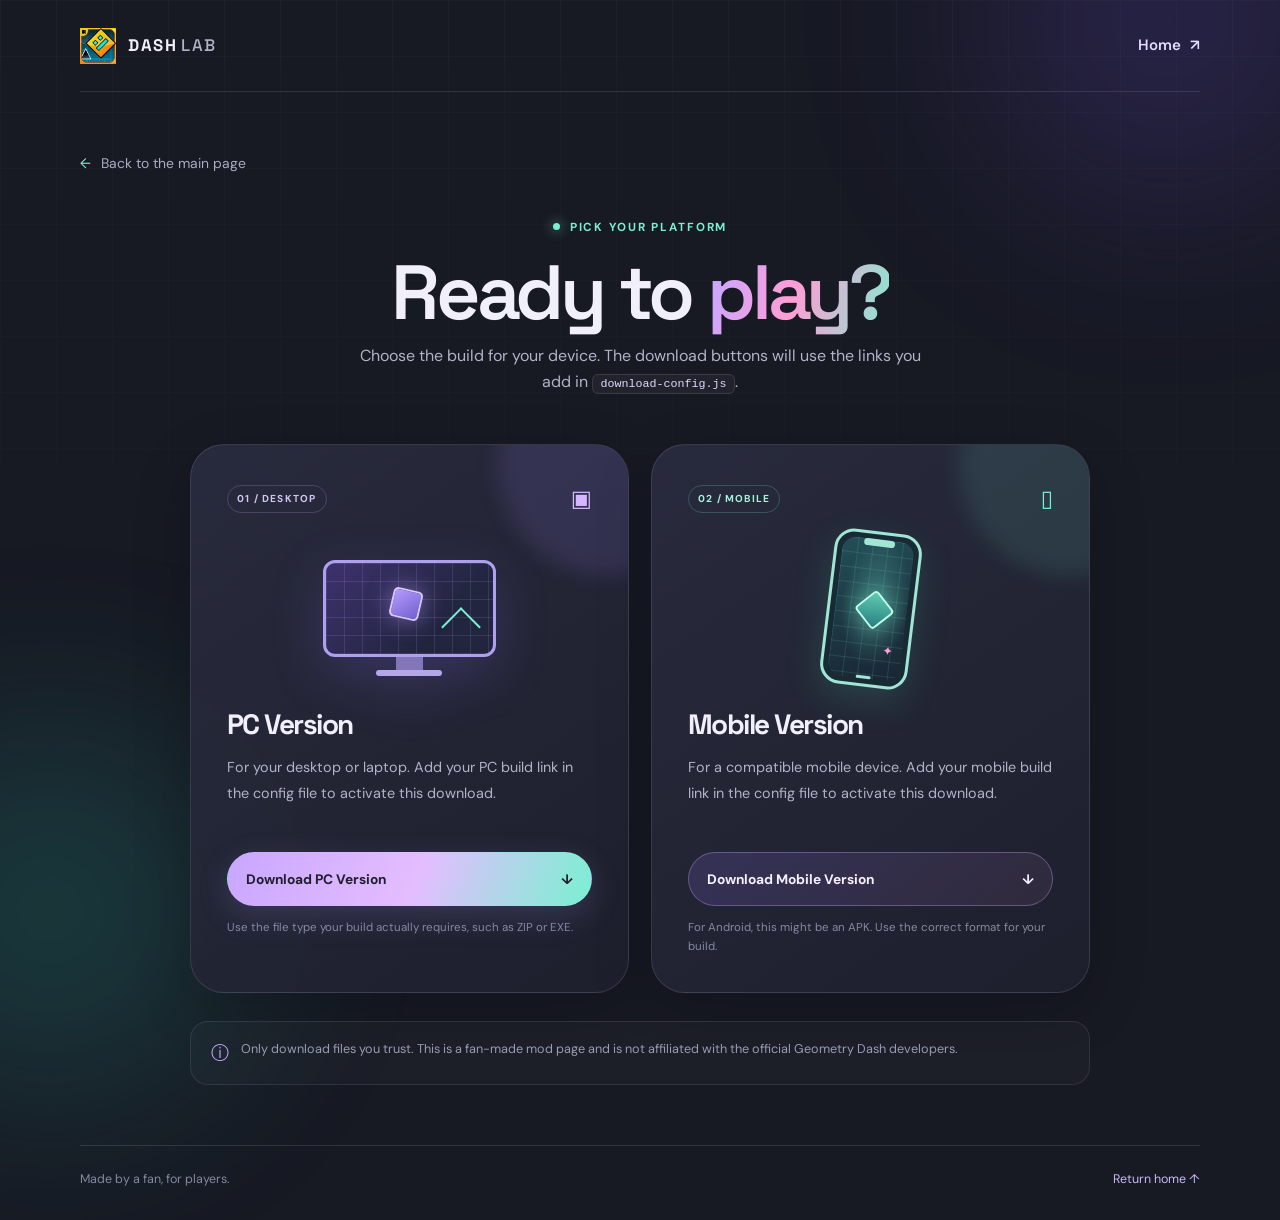
==== downloads/index.html @ cd0088f9 "Update index.html" ====
<!doctype html>
<html lang="en">
<head>
  <meta charset="utf-8">
  <meta name="viewport" content="width=device-width, initial-scale=1">
  <meta name="theme-color" content="#171923">
  <meta name="description" content="Choose the PC or mobile download for this community-made Geometry Dash mod.">
  <title>Downloads — Dash Lab</title>
  <link rel="preconnect" href="https://fonts.googleapis.com">
  <link rel="preconnect" href="https://fonts.gstatic.com" crossorigin>
  <link href="https://fonts.googleapis.com/css2?family=DM+Sans:wght@400;500;600;700&family=Space+Grotesk:wght@400;500;600;700&display=swap" rel="stylesheet">
  <link rel="stylesheet" href="../styles.css">
  <script src="../download-config.js" defer></script>
  <script src="../script.js" defer></script>
</head>
<body>
  <a class="skip-link" href="#main">Skip to content</a>
  <div class="ambient ambient-one" aria-hidden="true"></div>
  <div class="ambient ambient-two" aria-hidden="true"></div>
  <header class="topbar shell">
    <a class="brand" href="../" aria-label="Dash Lab home">
      <img src="/images/logo.png" alt="Dash Lab" class="brand-icon">
      <span>DASH<span class="brand-muted">LAB</span></span>
    </a>
    <a class="top-link" href="../">Home <span aria-hidden="true">↗</span></a>
  </header>

  <main id="main" class="shell download-main">
    <a class="back-link reveal" href="../"><span aria-hidden="true">←</span> Back to the main page</a>
    <section class="download-heading reveal">
      <div class="eyebrow"><span class="pulse-dot"></span> PICK YOUR PLATFORM</div>
      <h1>Ready to <span class="gradient-text">play?</span></h1>
      <p>Choose the build for your device. The download buttons will use the links you add in <code>download-config.js</code>.</p>
    </section>

    <section class="download-grid" aria-label="Available downloads">
      <article class="download-card pc-card reveal">
        <div class="card-topline"><span class="platform-chip">01 / DESKTOP</span><span class="card-glyph" aria-hidden="true">▣</span></div>
        <div class="device-art pc-art" aria-hidden="true"><div class="monitor"><div class="monitor-screen"><span class="screen-cube"></span><span class="screen-slope"></span></div><div class="monitor-neck"></div><div class="monitor-foot"></div></div></div>
        <h2>PC Version</h2>
        <p>For your desktop or laptop. Add your PC build link in the config file to activate this download.</p>
        <a class="button button-primary download-button" href="#" data-download="pc">Download PC Version <span aria-hidden="true">↓</span></a>
        <p class="file-hint">Use the file type your build actually requires, such as ZIP or EXE.</p>
      </article>

      <article class="download-card mobile-card reveal">
        <div class="card-topline"><span class="platform-chip">02 / MOBILE</span><span class="card-glyph" aria-hidden="true">▯</span></div>
        <div class="device-art mobile-art" aria-hidden="true"><div class="phone"><div class="phone-notch"></div><div class="phone-screen"><span class="phone-cube"></span><span class="phone-star">✦</span></div><div class="phone-home"></div></div></div>
        <h2>Mobile Version</h2>
        <p>For a compatible mobile device. Add your mobile build link in the config file to activate this download.</p>
        <a class="button button-secondary download-button" href="#" data-download="mobile">Download Mobile Version <span aria-hidden="true">↓</span></a>
        <p class="file-hint">For Android, this might be an APK. Use the correct format for your build.</p>
      </article>
    </section>

    <div class="download-disclaimer reveal"><span aria-hidden="true">ⓘ</span><p>Only download files you trust. This is a fan-made mod page and is not affiliated with the official Geometry Dash developers.</p></div>
    <div class="toast" id="toast" role="status" aria-live="polite"></div>
  </main>

  <footer class="site-footer shell">
    <span>Made by a fan, for players.</span>
    <span><a href="../">Return home ↑</a></span>
  </footer>
</body>
</html>
---- styles.css ----
:root {
  color-scheme: dark;
  --bg: #171923;
  --surface: rgba(36, 39, 54, 0.76);
  --surface-strong: #252839;
  --text: #f1f0fa;
  --muted: #b1b3c8;
  --line: rgba(219, 217, 255, 0.13);
  --lilac: #c9a7ff;
  --violet: #9276ff;
  --mint: #7af0d1;
  --pink: #ff9dd5;
  --radius-xl: 34px;
  --shadow: 0 24px 80px rgba(0, 0, 0, 0.25);
}

* { box-sizing: border-box; }
html { scroll-behavior: smooth; scroll-padding-top: 2rem; }
body {
  min-width: 320px;
  margin: 0;
  overflow-x: hidden;
  background: var(--bg);
  color: var(--text);
  font-family: "DM Sans", system-ui, -apple-system, BlinkMacSystemFont, "Segoe UI", sans-serif;
  line-height: 1.6;
  -webkit-font-smoothing: antialiased;
}
body::before {
  position: fixed;
  z-index: -2;
  inset: 0;
  background-image: linear-gradient(rgba(255,255,255,.022) 1px, transparent 1px), linear-gradient(90deg, rgba(255,255,255,.022) 1px, transparent 1px);
  background-size: 56px 56px;
  mask-image: linear-gradient(to bottom, black, transparent 88%);
  content: "";
  pointer-events: none;
}
a { color: inherit; text-decoration: none; }
button, a { -webkit-tap-highlight-color: transparent; }
button:focus-visible, a:focus-visible { outline: 3px solid var(--mint); outline-offset: 4px; }
.shell { width: min(1120px, calc(100% - 48px)); margin-inline: auto; }
.skip-link { position: fixed; z-index: 30; top: 1rem; left: 1rem; padding: .7rem 1rem; transform: translateY(-160%); border-radius: 12px; background: var(--mint); color: #17221f; font-weight: 700; }
.skip-link:focus { transform: translateY(0); }
.ambient { position: fixed; z-index: -1; width: 360px; height: 360px; border-radius: 50%; filter: blur(110px); opacity: .19; pointer-events: none; animation: ambient-drift 14s ease-in-out infinite alternate; }
.ambient-one { top: -160px; right: -70px; background: #8158ff; }
.ambient-two { bottom: -190px; left: -130px; background: #2bdfbf; animation-delay: -6s; }
.topbar { display: flex; align-items: center; justify-content: space-between; min-height: 92px; border-bottom: 1px solid var(--line); }
.brand { display: inline-flex; align-items: center; gap: 12px; font-family: "Space Grotesk", sans-serif; font-weight: 700; font-size: 1.05rem; letter-spacing: .09em; }
.brand-muted { margin-left: 4px; color: var(--muted); font-weight: 500; }
.brand-mark { display: grid; width: 31px; height: 31px; place-items: center; transform: rotate(7deg); border: 1px solid rgba(201,167,255,.85); border-radius: 9px; background: linear-gradient(145deg, rgba(201,167,255,.25), rgba(122,240,209,.09)); box-shadow: 0 0 30px rgba(146,118,255,.17); }
.brand-mark span { width: 12px; height: 12px; transform: rotate(45deg); border: 2px solid var(--mint); border-radius: 2px; }
.top-link { display: inline-flex; align-items: center; gap: 9px; color: #e4ddff; font-size: .94rem; font-weight: 600; transition: color .2s ease, transform .2s ease; }
.top-link:hover, .inline-arrow:hover { color: var(--mint); transform: translateX(3px); }
.hero-layout { display: grid; grid-template-columns: 1.02fr .98fr; column-gap: clamp(24px, 5vw, 72px); align-items: center; padding-top: clamp(54px, 9vw, 112px); }
.hero-copy { position: relative; z-index: 1; padding-bottom: 26px; }
.eyebrow, .section-kicker { display: flex; align-items: center; gap: 10px; color: var(--mint); font-size: .73rem; font-weight: 700; letter-spacing: .16em; }
.pulse-dot { width: 7px; height: 7px; border-radius: 50%; background: var(--mint); box-shadow: 0 0 13px rgba(122,240,209,.85); }
h1, h2, p { margin-top: 0; }
h1, h2 { font-family: "Space Grotesk", sans-serif; letter-spacing: -.055em; }
.hero-copy h1, .download-heading h1 { margin: 24px 0 20px; font-size: clamp(3.4rem, 6.5vw, 5.9rem); line-height: .99; font-weight: 600; }
.gradient-text { color: transparent; background: linear-gradient(105deg, var(--lilac) 7%, var(--pink) 48%, var(--mint) 105%); background-clip: text; -webkit-background-clip: text; }
.hero-description { max-width: 510px; color: var(--muted); font-size: clamp(1rem, 1.5vw, 1.12rem); line-height: 1.85; }
.hero-actions { display: flex; flex-wrap: wrap; align-items: center; gap: 25px; margin-top: 32px; }
.button { position: relative; display: inline-flex; min-height: 54px; align-items: center; justify-content: center; gap: 17px; padding: 0 23px; overflow: hidden; border: 1px solid transparent; border-radius: 999px; font-size: .93rem; font-weight: 700; transition: transform .22s ease, box-shadow .22s ease, border-color .22s ease, background .22s ease; }
.button::after { position: absolute; inset: 0; transform: translateX(-130%) skewX(-22deg); background: linear-gradient(90deg, transparent, rgba(255,255,255,.22), transparent); content: ""; transition: transform .6s ease; }
.button:hover { transform: translateY(-3px); }
.button:hover::after { transform: translateX(130%) skewX(-22deg); }
.button-primary { color: #20202c; background: linear-gradient(110deg, var(--lilac), #e4bdff 52%, var(--mint)); box-shadow: 0 10px 32px rgba(170,147,255,.18); }
.button-primary:hover { box-shadow: 0 15px 40px rgba(170,147,255,.28); }
.button-secondary { color: #f6efff; border-color: rgba(201,167,255,.35); background: linear-gradient(135deg, rgba(149,116,255,.17), rgba(255,157,213,.08)); }
.button-secondary:hover { border-color: rgba(201,167,255,.7); }
.text-link { color: #ded9ee; font-size: .94rem; font-weight: 600; transition: color .2s ease; }
.text-link span { margin-left: 7px; color: var(--mint); }
.text-link:hover { color: var(--mint); }
.hero-note { display: flex; align-items: center; gap: 10px; margin-top: 31px; color: #888ba5; font-size: .82rem; }
.note-icon { color: var(--pink); font-size: 1.1rem; }
.visual-stage { --tilt-x: 0deg; --tilt-y: 0deg; position: relative; min-height: 460px; overflow: hidden; isolation: isolate; border: 1px solid rgba(210,201,255,.17); border-radius: 40px; background: radial-gradient(ellipse at 53% 45%, rgba(119,94,198,.28), transparent 43%), linear-gradient(145deg, rgba(42,45,66,.65), rgba(26,28,41,.6)); box-shadow: var(--shadow); perspective: 850px; }
.visual-stage::after { position: absolute; z-index: -1; inset: 0; background: linear-gradient(135deg, rgba(255,255,255,.045), transparent 45%, rgba(122,240,209,.025)); content: ""; }
.stage-grid { position: absolute; inset: 0; opacity: .28; background-image: linear-gradient(rgba(201,167,255,.12) 1px, transparent 1px), linear-gradient(90deg, rgba(201,167,255,.12) 1px, transparent 1px); background-size: 32px 32px; mask-image: radial-gradient(ellipse, black 12%, transparent 73%); }
.stage-orbit { position: absolute; top: 48%; left: 50%; width: 330px; height: 330px; border: 1px solid rgba(201,167,255,.2); border-radius: 50%; transform: translate(-50%,-50%) rotate(-22deg) scaleY(.55); }
.orbit-b { width: 420px; height: 420px; transform: translate(-50%,-50%) rotate(52deg) scaleY(.48); border-color: rgba(122,240,209,.17); }
.float-shape { position: absolute; z-index: 2; }
.shape-diamond { top: 18%; right: 20%; width: 27px; height: 27px; transform: rotate(45deg); border: 2px solid var(--mint); border-radius: 5px; box-shadow: 0 0 25px rgba(122,240,209,.3); animation: bob 5s ease-in-out infinite; }
.shape-ring { bottom: 20%; left: 18%; width: 42px; height: 42px; border: 2px solid var(--pink); border-radius: 50%; box-shadow: 0 0 26px rgba(255,157,213,.2); animation: bob 6s ease-in-out infinite reverse; }
.shape-cross { top: 27%; left: 18%; color: var(--lilac); font-size: 2rem; font-weight: 400; animation: spin-slow 15s linear infinite; }
.platform { position: absolute; bottom: 19%; left: 50%; height: 10px; transform: translateX(-50%) skewX(-25deg); border-radius: 5px; }
.platform-back { bottom: 25%; width: 220px; opacity: .35; background: var(--lilac); filter: blur(16px); }
.platform-front { width: 200px; background: linear-gradient(90deg, transparent, var(--lilac), var(--mint), transparent); box-shadow: 0 0 24px rgba(122,240,209,.5); }
.stage-caption { position: absolute; right: 25px; bottom: 24px; left: 25px; display: flex; align-items: center; gap: 11px; color: #a8abc3; font-size: .66rem; font-weight: 700; letter-spacing: .14em; }
.caption-bars { display: inline-flex; align-items: end; height: 15px; gap: 3px; }.caption-bars i { display: block; width: 3px; height: 8px; border-radius: 5px; background: var(--mint); animation: equalize .9s ease-in-out infinite alternate; }.caption-bars i:nth-child(2) { height: 14px; animation-delay: -.4s; }.caption-bars i:nth-child(3) { height: 10px; animation-delay: -.7s; }
.caption-status { margin-left: auto; color: var(--mint); font-size: .6rem; letter-spacing: .08em; }
.about-section { grid-column: 1 / -1; max-width: 760px; margin: clamp(74px, 11vw, 140px) auto 0; text-align: center; }
.section-kicker { justify-content: center; }
.about-section h2 { margin: 15px 0 14px; font-size: clamp(2.2rem, 4.8vw, 3.5rem); line-height: 1.15; }
.about-section p { max-width: 690px; margin: 0 auto; color: var(--muted); line-height: 1.9; }
.inline-arrow { display: inline-flex; gap: 12px; margin-top: 23px; color: #e5dfff; font-weight: 700; transition: color .2s ease, transform .2s ease; }
.inline-arrow span { color: var(--mint); }
.site-footer { display: flex; justify-content: space-between; gap: 24px; margin-top: 90px; padding: 24px 0 30px; border-top: 1px solid var(--line); color: #8588a1; font-size: .78rem; }
.site-footer a { color: #c8b8f7; }
/* Downloads page */
.download-main { padding-top: clamp(35px, 5vw, 58px); }
.back-link { display: inline-flex; align-items: center; gap: 10px; color: #a9acc2; font-size: .87rem; transition: color .2s ease; }
.back-link span { color: var(--mint); }.back-link:hover { color: var(--text); }
.download-heading { max-width: 700px; margin: 42px auto 50px; text-align: center; }
.download-heading .eyebrow { justify-content: center; }
.download-heading h1 { margin: 18px 0 13px; font-size: clamp(3.1rem, 6vw, 5.2rem); }
.download-heading p { margin: 0 auto; max-width: 580px; color: var(--muted); }
.download-heading code { padding: 2px 7px; border: 1px solid var(--line); border-radius: 6px; background: rgba(255,255,255,.045); color: #e4d7ff; font-size: .9em; }
.download-grid { display: grid; grid-template-columns: repeat(2, minmax(0, 1fr)); gap: 22px; max-width: 900px; margin: 0 auto; }
.download-card { position: relative; display: flex; min-width: 0; flex-direction: column; padding: clamp(23px, 4vw, 36px); overflow: hidden; border: 1px solid var(--line); border-radius: var(--radius-xl); background: linear-gradient(145deg, rgba(42,45,64,.9), rgba(30,32,46,.91)); box-shadow: 0 18px 60px rgba(0,0,0,.16); transition: transform .3s ease, border-color .3s ease, box-shadow .3s ease; }
.download-card::before { position: absolute; top: -90px; right: -90px; width: 220px; height: 220px; border-radius: 50%; background: rgba(160,130,255,.13); filter: blur(10px); content: ""; pointer-events: none; }
.mobile-card::before { background: rgba(122,240,209,.1); }
.download-card:hover { transform: translateY(-6px); border-color: rgba(201,167,255,.34); box-shadow: 0 25px 80px rgba(0,0,0,.23); }
.card-topline { position: relative; z-index: 1; display: flex; align-items: center; justify-content: space-between; }
.platform-chip { padding: 5px 9px; border: 1px solid rgba(201,167,255,.22); border-radius: 99px; color: #d2c6f5; font-size: .63rem; font-weight: 700; letter-spacing: .12em; }
.mobile-card .platform-chip { border-color: rgba(122,240,209,.22); color: #a8f2dc; }
.card-glyph { color: #d3b8ff; font-size: 1.4rem; }.mobile-card .card-glyph { color: var(--mint); }
.device-art { position: relative; display: grid; min-height: 184px; place-items: center; }
.monitor { position: relative; width: 173px; height: 111px; margin-top: 12px; filter: drop-shadow(0 16px 25px rgba(136,103,255,.2)); }
.monitor-screen { position: absolute; inset: 0 0 14px; overflow: hidden; border: 3px solid #aea0ee; border-radius: 12px; background: linear-gradient(135deg, #3e326e, #21253e 70%); }
.monitor-screen::before { position: absolute; inset: 0; background-image: linear-gradient(rgba(201,167,255,.14) 1px, transparent 1px), linear-gradient(90deg, rgba(201,167,255,.14) 1px, transparent 1px); background-size: 18px 18px; content: ""; }
.screen-cube { position: absolute; z-index: 1; top: 26px; left: 65px; width: 30px; height: 30px; transform: rotate(13deg); border: 2px solid #d8c6ff; border-radius: 5px; background: linear-gradient(135deg, #b69aff, #7161ce); box-shadow: 0 0 22px rgba(182,154,255,.55); animation: cube-hover 4s ease-in-out infinite; }
.screen-slope { position: absolute; right: 18px; bottom: 13px; width: 28px; height: 28px; transform: rotate(45deg); border-top: 2px solid var(--mint); border-left: 2px solid var(--mint); }
.monitor-neck { position: absolute; bottom: 0; left: 73px; width: 27px; height: 14px; background: #8276b9; }
.monitor-foot { position: absolute; bottom: -5px; left: 53px; width: 66px; height: 6px; border-radius: 5px; background: #b5a6ea; }
.phone { position: relative; width: 88px; height: 156px; transform: rotate(7deg); border: 3px solid #a1e6d4; border-radius: 20px; background: #182b35; box-shadow: 0 13px 34px rgba(67,205,174,.17); animation: phone-float 5s ease-in-out infinite; }
.phone-screen { position: absolute; inset: 5px; overflow: hidden; border-radius: 14px; background: radial-gradient(ellipse at 55% 45%, rgba(122,240,209,.3), transparent 60%), linear-gradient(160deg, #234f58, #192533); }
.phone-screen::before { position: absolute; inset: 0; background-image: linear-gradient(rgba(122,240,209,.13) 1px, transparent 1px), linear-gradient(90deg, rgba(122,240,209,.13) 1px, transparent 1px); background-size: 15px 15px; content: ""; }
.phone-notch { position: absolute; z-index: 2; top: 5px; left: 26px; width: 31px; height: 7px; border-radius: 99px; background: #a1e6d4; }
.phone-cube { position: absolute; top: 56px; left: 25px; width: 29px; height: 29px; transform: rotate(45deg); border: 2px solid #bcffed; border-radius: 4px; background: linear-gradient(135deg, #61cdb2, #287f80); box-shadow: 0 0 22px rgba(122,240,209,.5); }
.phone-star { position: absolute; right: 9px; bottom: 20px; color: var(--pink); font-size: .8rem; }
.phone-home { position: absolute; bottom: 5px; left: 34px; width: 15px; height: 3px; border-radius: 5px; background: #a1e6d4; }
.download-card h2 { position: relative; margin: 1px 0 8px; font-size: 1.75rem; }
.download-card > p:not(.file-hint) { position: relative; min-height: 74px; margin-bottom: 23px; color: var(--muted); font-size: .9rem; line-height: 1.8; }
.download-card .button { position: relative; width: 100%; justify-content: space-between; padding-inline: 18px; font-size: .86rem; }
.file-hint { margin: 13px 0 0; color: #8589a4; font-size: .72rem; line-height: 1.6; }
.download-disclaimer { display: flex; align-items: flex-start; gap: 12px; max-width: 900px; margin: 28px auto 0; padding: 17px 20px; border: 1px solid rgba(201,167,255,.13); border-radius: 18px; background: rgba(255,255,255,.025); color: #999cb4; font-size: .79rem; }
.download-disclaimer > span { color: var(--lilac); font-size: 1.1rem; }.download-disclaimer p { margin: 0; }
.download-main + .site-footer { margin-top: 60px; }
.toast { position: fixed; z-index: 20; right: 24px; bottom: 24px; max-width: min(410px, calc(100% - 48px)); padding: 14px 18px; transform: translateY(20px); border: 1px solid rgba(201,167,255,.27); border-radius: 16px; background: #29283b; color: #f3edff; box-shadow: 0 18px 50px rgba(0,0,0,.35); opacity: 0; pointer-events: none; transition: opacity .22s ease, transform .22s ease; }
.toast.is-shown { transform: translateY(0); opacity: 1; }
.reveal { transform: translateY(18px); opacity: 0; transition: transform .75s cubic-bezier(.2,.75,.25,1), opacity .75s ease; }
.reveal.is-visible { transform: translateY(0); opacity: 1; }
.download-grid .reveal:nth-child(2) { transition-delay: .12s; }
@keyframes cube-hover { 0%,100% { margin-top: 0; } 50% { margin-top: -11px; } }
@keyframes phone-float { 0%,100% { transform: translateY(0) rotate(7deg); } 50% { transform: translateY(-8px) rotate(4deg); } }
@keyframes bob { 0%,100% { translate: 0 0; } 50% { translate: 0 -13px; } }
@keyframes spin-slow { from { rotate: 0deg; } to { rotate: 360deg; } }
@keyframes equalize { from { transform: scaleY(.55); } to { transform: scaleY(1); } }
@keyframes ambient-drift { from { transform: translate3d(0,0,0) scale(.9); } to { transform: translate3d(30px,30px,0) scale(1.15); } }
@media (max-width: 850px) {
  .hero-layout { grid-template-columns: 1fr; gap: 34px; padding-top: 64px; }
  .hero-copy { max-width: 680px; }
  .visual-stage { width: min(100%, 600px); min-height: 410px; margin-inline: auto; }
  .about-section { margin-top: 85px; }
}
@media (max-width: 620px) {
  .shell { width: min(100% - 32px, 520px); }
  .topbar { min-height: 76px; }
  .hero-layout { padding-top: 48px; }
  .hero-copy h1, .download-heading h1 { font-size: clamp(3rem, 13vw, 4.2rem); }
  .hero-actions { gap: 18px; }
  .visual-stage { min-height: 350px; border-radius: 28px; }

  .stage-orbit { width: 270px; height: 270px; }.orbit-b { width: 340px; height: 340px; }
  .platform-front { width: 165px; }
  .download-heading { margin: 33px auto 35px; }
  .download-grid { grid-template-columns: 1fr; max-width: 430px; }
  .download-card > p:not(.file-hint) { min-height: unset; }
  .device-art { min-height: 165px; }
  .site-footer { flex-direction: column; gap: 8px; margin-top: 64px; }
  .download-main + .site-footer { margin-top: 42px; }
}
@media (prefers-reduced-motion: reduce) {
  *, *::before, *::after { scroll-behavior: auto !important; animation-duration: .01ms !important; animation-iteration-count: 1 !important; transition-duration: .01ms !important; }
  .reveal { transform: none; opacity: 1; }
}
img.brand-icon {
  display: block;
  width: 36px;
  height: 36px;
  object-fit: contain;
  opacity: 1;
  visibility: visible;
  flex-shrink: 0;
}
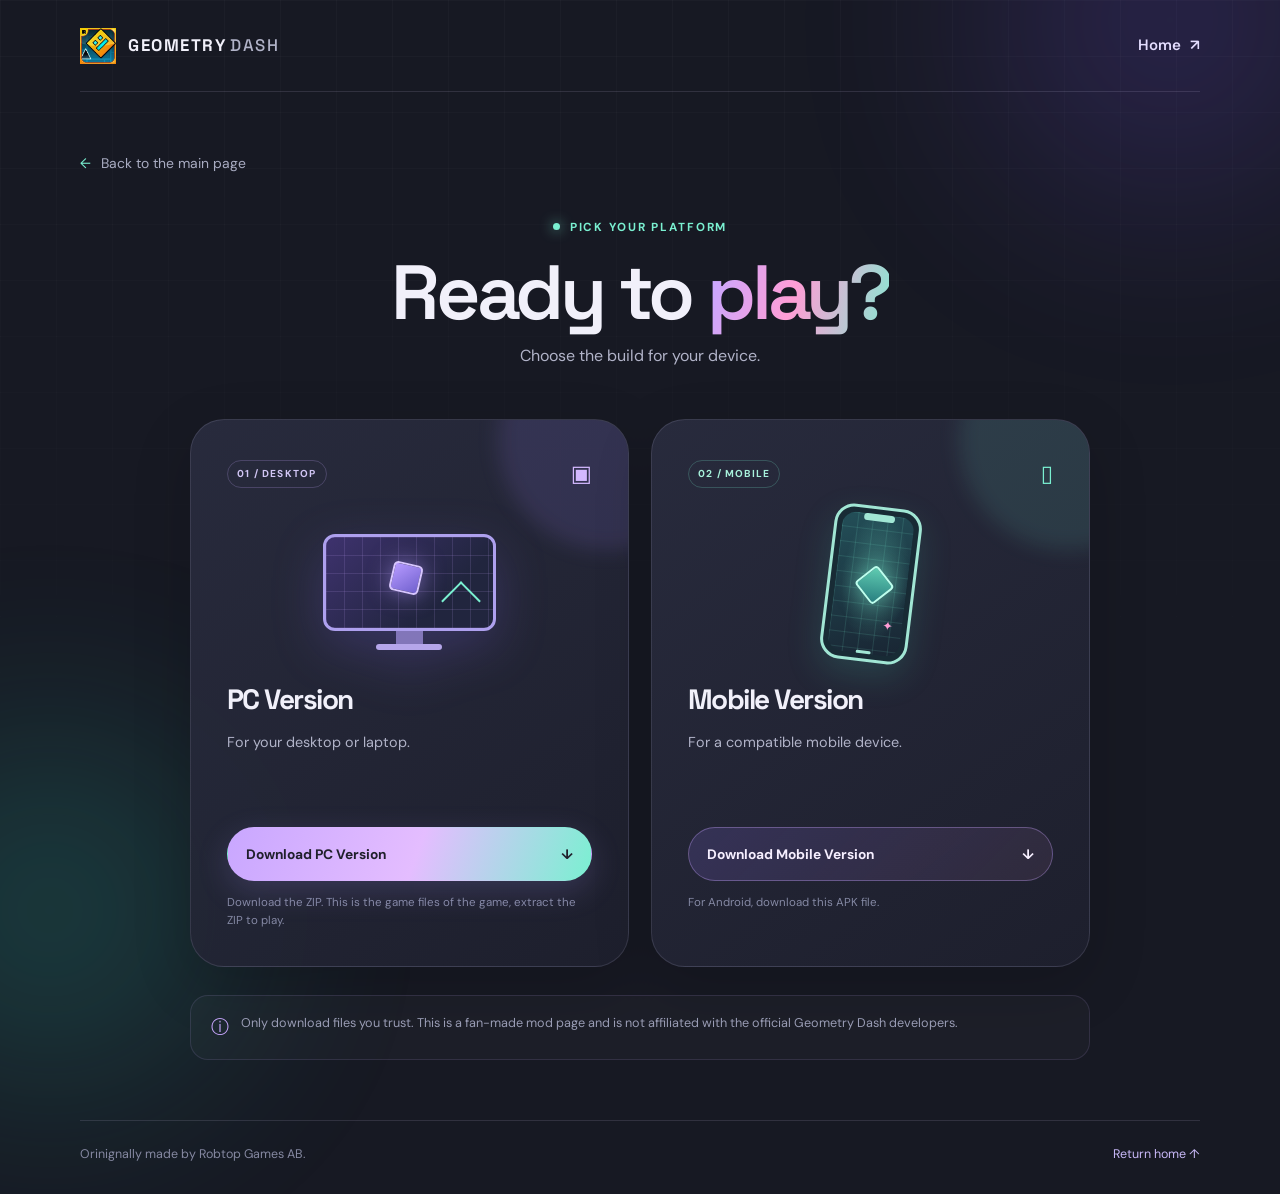
==== commit 25b2eb50: "Update index.html" ====
--- a/downloads/index.html
+++ b/downloads/index.html
@@ -5,7 +5,7 @@
   <meta name="viewport" content="width=device-width, initial-scale=1">
   <meta name="theme-color" content="#171923">
   <meta name="description" content="Choose the PC or mobile download for this community-made Geometry Dash mod.">
-  <title>Downloads — Dash Lab</title>
+  <title>Downloads — Geometry Dash</title>
   <link rel="preconnect" href="https://fonts.googleapis.com">
   <link rel="preconnect" href="https://fonts.gstatic.com" crossorigin>
   <link href="https://fonts.googleapis.com/css2?family=DM+Sans:wght@400;500;600;700&family=Space+Grotesk:wght@400;500;600;700&display=swap" rel="stylesheet">
@@ -20,7 +20,7 @@
   <header class="topbar shell">
     <a class="brand" href="../" aria-label="Dash Lab home">
       <img src="/images/logo.png" alt="Dash Lab" class="brand-icon">
-      <span>DASH<span class="brand-muted">LAB</span></span>
+      <span>GEOMETRY<span class="brand-muted">DASH</span></span>
     </a>
     <a class="top-link" href="../">Home <span aria-hidden="true">↗</span></a>
   </header>
@@ -30,7 +30,7 @@
     <section class="download-heading reveal">
       <div class="eyebrow"><span class="pulse-dot"></span> PICK YOUR PLATFORM</div>
       <h1>Ready to <span class="gradient-text">play?</span></h1>
-      <p>Choose the build for your device. The download buttons will use the links you add in <code>download-config.js</code>.</p>
+      <p>Choose the build for your device.</p>
     </section>
 
     <section class="download-grid" aria-label="Available downloads">
@@ -38,18 +38,18 @@
         <div class="card-topline"><span class="platform-chip">01 / DESKTOP</span><span class="card-glyph" aria-hidden="true">▣</span></div>
         <div class="device-art pc-art" aria-hidden="true"><div class="monitor"><div class="monitor-screen"><span class="screen-cube"></span><span class="screen-slope"></span></div><div class="monitor-neck"></div><div class="monitor-foot"></div></div></div>
         <h2>PC Version</h2>
-        <p>For your desktop or laptop. Add your PC build link in the config file to activate this download.</p>
+        <p>For your desktop or laptop.</p>
         <a class="button button-primary download-button" href="#" data-download="pc">Download PC Version <span aria-hidden="true">↓</span></a>
-        <p class="file-hint">Use the file type your build actually requires, such as ZIP or EXE.</p>
+        <p class="file-hint">Download the ZIP. This is the game files of the game, extract the ZIP to play.</p>
       </article>
 
       <article class="download-card mobile-card reveal">
         <div class="card-topline"><span class="platform-chip">02 / MOBILE</span><span class="card-glyph" aria-hidden="true">▯</span></div>
         <div class="device-art mobile-art" aria-hidden="true"><div class="phone"><div class="phone-notch"></div><div class="phone-screen"><span class="phone-cube"></span><span class="phone-star">✦</span></div><div class="phone-home"></div></div></div>
         <h2>Mobile Version</h2>
-        <p>For a compatible mobile device. Add your mobile build link in the config file to activate this download.</p>
+        <p>For a compatible mobile device.</p>
         <a class="button button-secondary download-button" href="#" data-download="mobile">Download Mobile Version <span aria-hidden="true">↓</span></a>
-        <p class="file-hint">For Android, this might be an APK. Use the correct format for your build.</p>
+        <p class="file-hint">For Android, download this APK file.</p>
       </article>
     </section>
 
@@ -58,7 +58,7 @@
   </main>
 
   <footer class="site-footer shell">
-    <span>Made by a fan, for players.</span>
+    <span>Orinignally made by Robtop Games AB.</span>
     <span><a href="../">Return home ↑</a></span>
   </footer>
 </body>
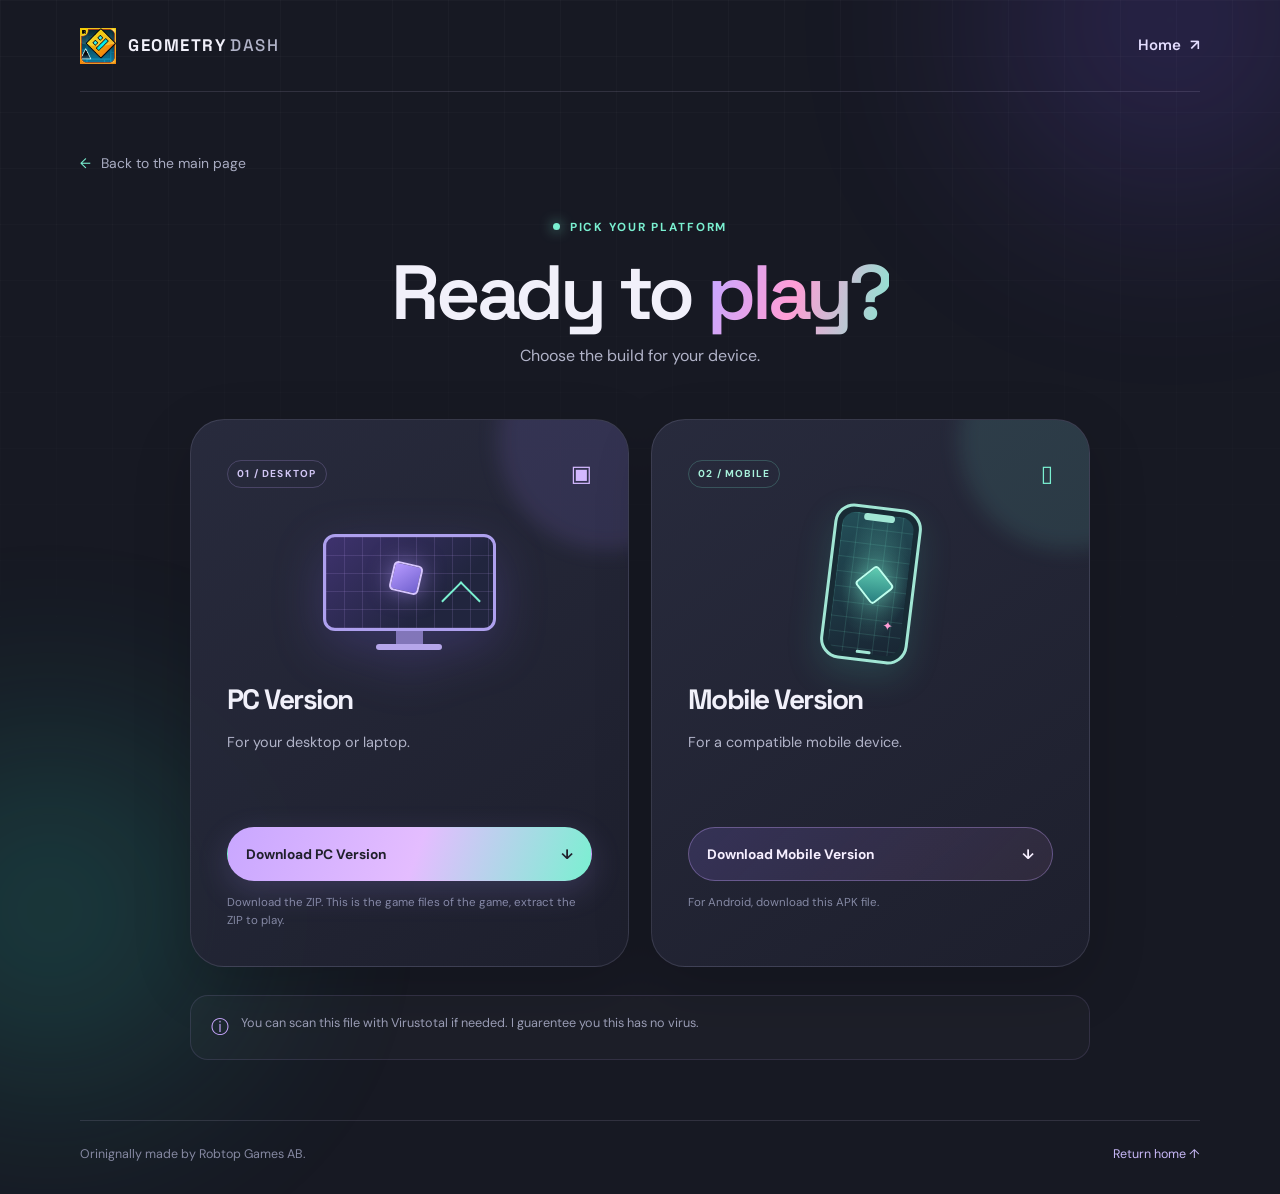
==== commit a1b5076b: "Update index.html" ====
--- a/downloads/index.html
+++ b/downloads/index.html
@@ -53,7 +53,7 @@
       </article>
     </section>
 
-    <div class="download-disclaimer reveal"><span aria-hidden="true">ⓘ</span><p>Only download files you trust. This is a fan-made mod page and is not affiliated with the official Geometry Dash developers.</p></div>
+    <div class="download-disclaimer reveal"><span aria-hidden="true">ⓘ</span><p>You can scan this file with Virustotal if needed. I guarentee you this has no virus.</p></div>
     <div class="toast" id="toast" role="status" aria-live="polite"></div>
   </main>
 
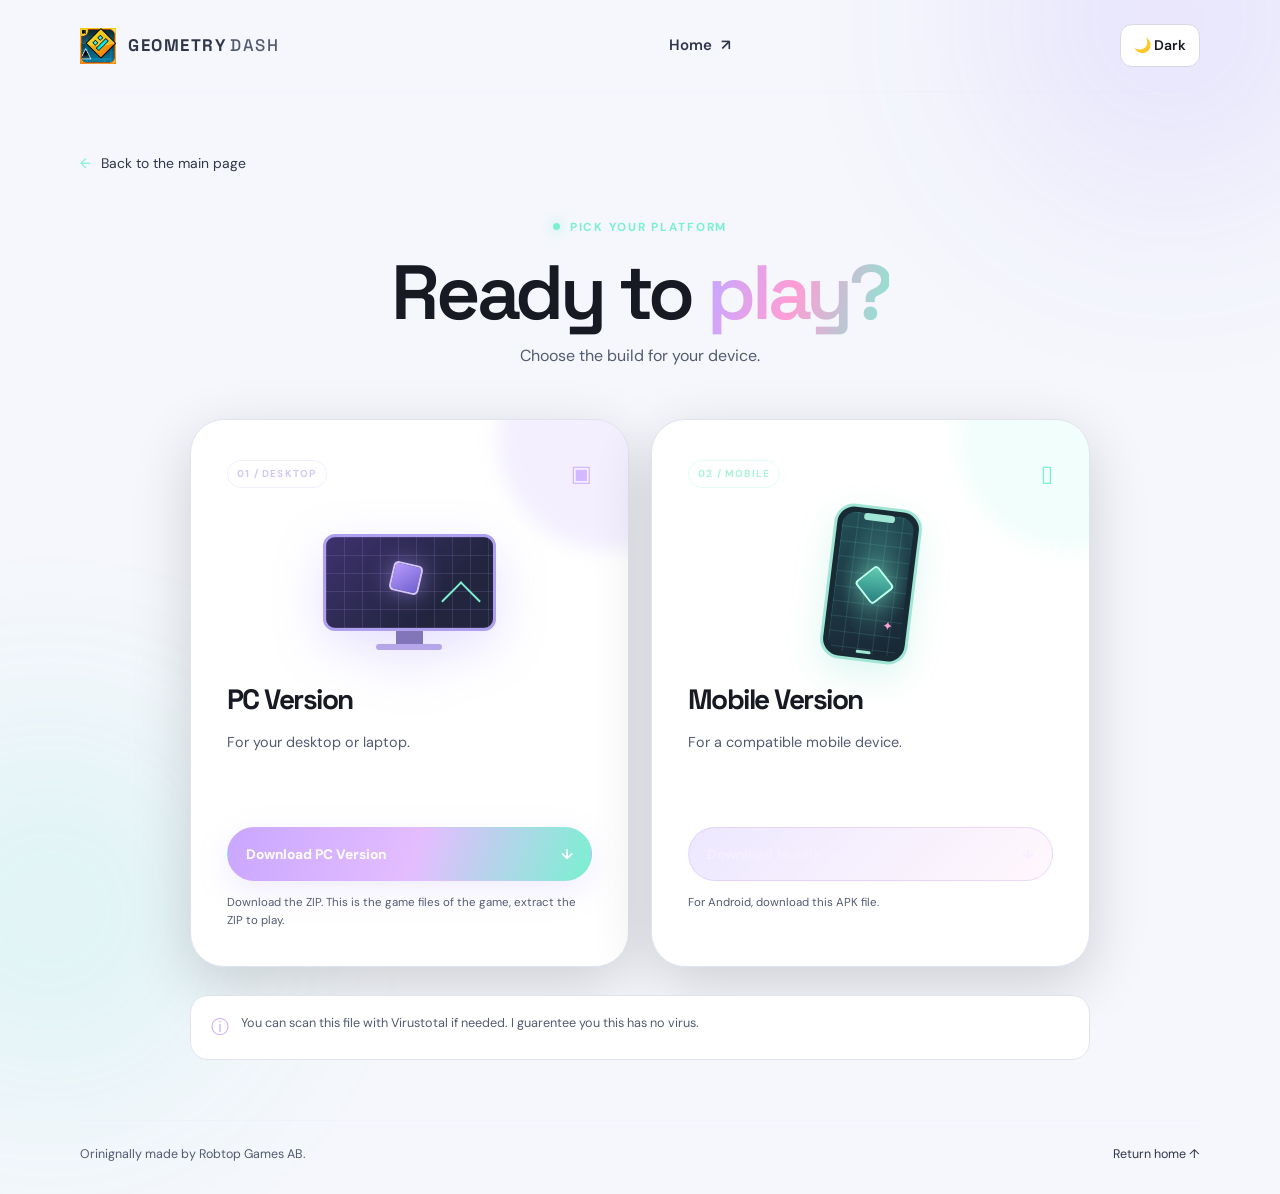
==== commit b39ebaa3: "Update index.html" ====
--- a/downloads/index.html
+++ b/downloads/index.html
@@ -10,6 +10,102 @@
   <link rel="preconnect" href="https://fonts.gstatic.com" crossorigin>
   <link href="https://fonts.googleapis.com/css2?family=DM+Sans:wght@400;500;600;700&family=Space+Grotesk:wght@400;500;600;700&display=swap" rel="stylesheet">
   <link rel="stylesheet" href="../styles.css">
+
+  <script>
+    (function () {
+      const savedTheme = localStorage.getItem("dash-lab-theme");
+      const systemDark = window.matchMedia("(prefers-color-scheme: dark)").matches;
+      document.documentElement.dataset.theme =
+        savedTheme || (systemDark ? "dark" : "light");
+    })();
+  </script>
+
+  <style>
+    .theme-toggle {
+      flex-shrink: 0;
+      padding: 9px 13px;
+      border: 1px solid #454957;
+      border-radius: 12px;
+      background: #252936;
+      color: #f5f6fa;
+      font: inherit;
+      font-size: 14px;
+      font-weight: 600;
+      cursor: pointer;
+      transition: background 0.2s, color 0.2s, border-color 0.2s;
+    }
+
+    .theme-toggle:hover {
+      border-color: #8b92a5;
+    }
+
+    .topbar {
+      gap: 12px;
+    }
+
+    html[data-theme="light"] body {
+      background-color: #f5f7fc;
+      color: #171923;
+    }
+
+    html[data-theme="light"] .ambient {
+      opacity: 0.12;
+    }
+
+    html[data-theme="light"] .topbar,
+    html[data-theme="light"] .download-main,
+    html[data-theme="light"] .download-heading,
+    html[data-theme="light"] .site-footer {
+      color: #171923;
+    }
+
+    html[data-theme="light"] .brand,
+    html[data-theme="light"] .top-link,
+    html[data-theme="light"] .back-link,
+    html[data-theme="light"] .site-footer a {
+      color: #30364a;
+    }
+
+    html[data-theme="light"] .brand-muted,
+    html[data-theme="light"] .download-heading p,
+    html[data-theme="light"] .download-card p,
+    html[data-theme="light"] .file-hint,
+    html[data-theme="light"] .download-disclaimer,
+    html[data-theme="light"] .site-footer {
+      color: #535b70;
+    }
+
+    html[data-theme="light"] .download-card {
+      background: #ffffff;
+      color: #171923;
+      border-color: #dfe3ee;
+    }
+
+    html[data-theme="light"] .download-card h2 {
+      color: #171923;
+    }
+
+    html[data-theme="light"] .download-disclaimer {
+      background: #ffffff;
+      border-color: #dfe3ee;
+    }
+
+    html[data-theme="light"] .theme-toggle {
+      background: #ffffff;
+      color: #171923;
+      border-color: #d5d9e5;
+    }
+
+    html[data-theme="light"] .skip-link {
+      background: #ffffff;
+      color: #171923;
+    }
+
+    html[data-theme="light"] .button-primary {
+      color: #ffffff;
+    }
+  </style>
+
   <script src="../download-config.js" defer></script>
   <script src="../script.js" defer></script>
 </head>
@@ -17,16 +113,23 @@
   <a class="skip-link" href="#main">Skip to content</a>
   <div class="ambient ambient-one" aria-hidden="true"></div>
   <div class="ambient ambient-two" aria-hidden="true"></div>
+
   <header class="topbar shell">
     <a class="brand" href="../" aria-label="Dash Lab home">
       <img src="/images/logo.png" alt="Dash Lab" class="brand-icon">
       <span>GEOMETRY<span class="brand-muted">DASH</span></span>
     </a>
+
     <a class="top-link" href="../">Home <span aria-hidden="true">↗</span></a>
+
+    <button class="theme-toggle" type="button" aria-label="Switch to light mode" aria-pressed="false">
+      ☀️ Light
+    </button>
   </header>
 
   <main id="main" class="shell download-main">
     <a class="back-link reveal" href="../"><span aria-hidden="true">←</span> Back to the main page</a>
+
     <section class="download-heading reveal">
       <div class="eyebrow"><span class="pulse-dot"></span> PICK YOUR PLATFORM</div>
       <h1>Ready to <span class="gradient-text">play?</span></h1>
@@ -61,5 +164,33 @@
     <span>Orinignally made by Robtop Games AB.</span>
     <span><a href="../">Return home ↑</a></span>
   </footer>
+
+  <script>
+    (function () {
+      const button = document.querySelector(".theme-toggle");
+      const root = document.documentElement;
+
+      function updateButton() {
+        const isDark = root.dataset.theme === "dark";
+        button.textContent = isDark ? "☀️ Light" : "🌙 Dark";
+        button.setAttribute(
+          "aria-label",
+          isDark ? "Switch to light mode" : "Switch to dark mode"
+        );
+        button.setAttribute("aria-pressed", String(isDark));
+      }
+
+      button.addEventListener("click", function () {
+        const nextTheme =
+          root.dataset.theme === "dark" ? "light" : "dark";
+
+        root.dataset.theme = nextTheme;
+        localStorage.setItem("dash-lab-theme", nextTheme);
+        updateButton();
+      });
+
+      updateButton();
+    })();
+  </script>
 </body>
 </html>
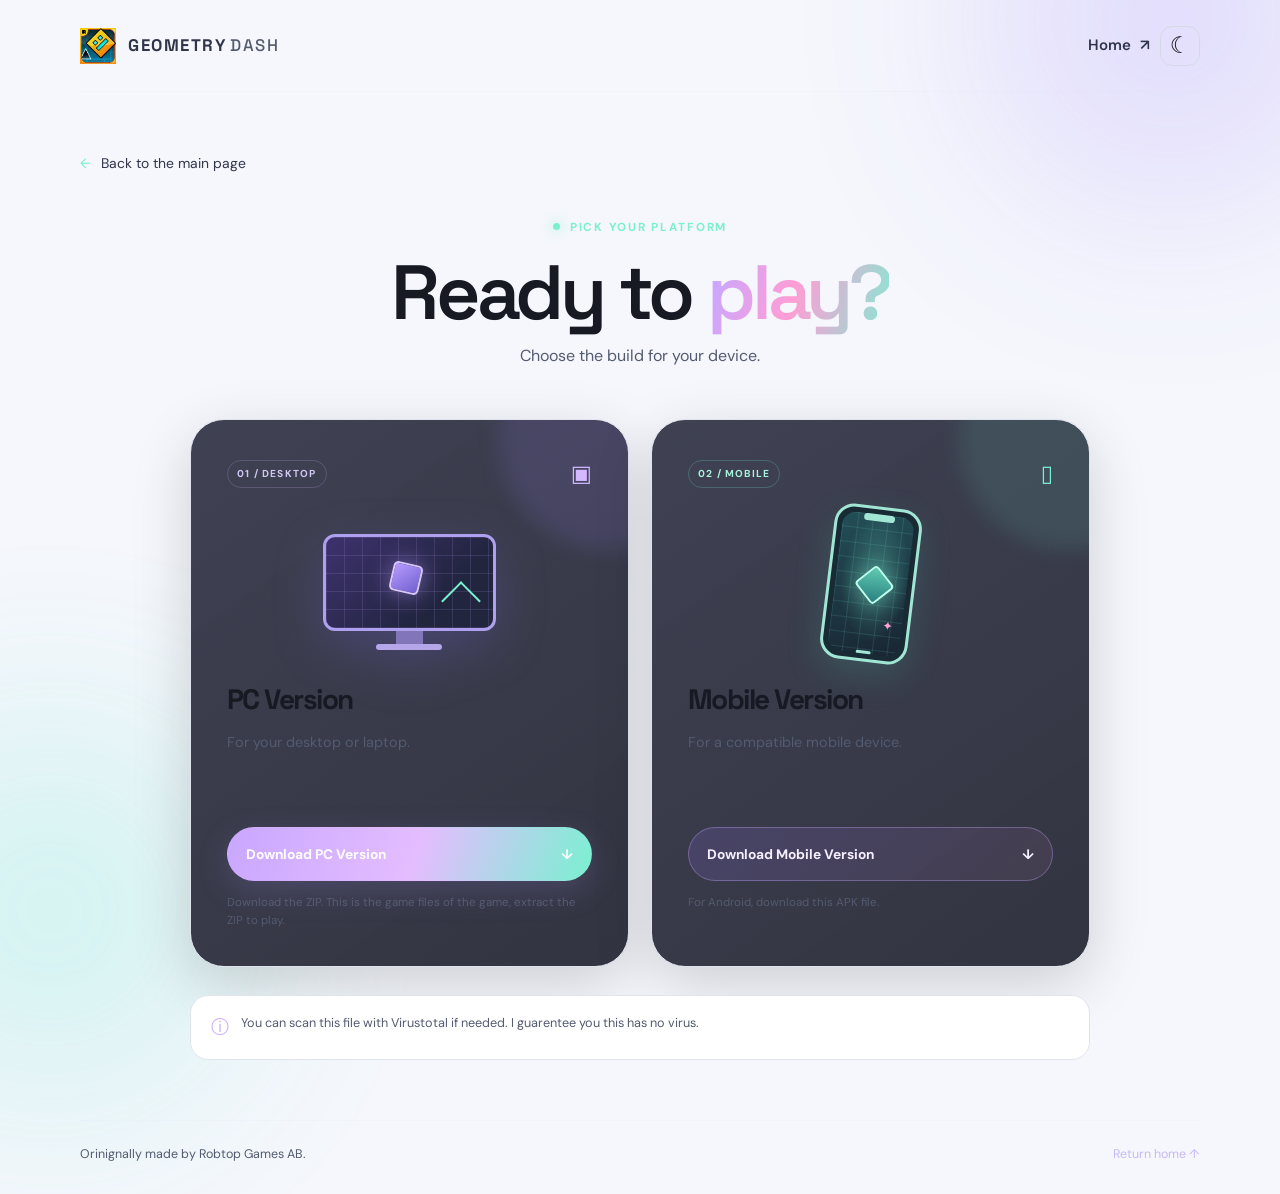
==== commit 2755073e: "Update index.html" ====
--- a/downloads/index.html
+++ b/downloads/index.html
@@ -12,35 +12,74 @@
   <link rel="stylesheet" href="../styles.css">
 
   <script>
-    (function () {
-      const savedTheme = localStorage.getItem("dash-lab-theme");
-      const systemDark = window.matchMedia("(prefers-color-scheme: dark)").matches;
-      document.documentElement.dataset.theme =
-        savedTheme || (systemDark ? "dark" : "light");
+    (() => {
+      try {
+        const saved = localStorage.getItem("dash-lab-theme");
+        document.documentElement.dataset.theme =
+          saved === "light" || saved === "dark"
+            ? saved
+            : (matchMedia("(prefers-color-scheme: dark)").matches ? "dark" : "light");
+      } catch {
+        document.documentElement.dataset.theme =
+          matchMedia("(prefers-color-scheme: dark)").matches ? "dark" : "light";
+      }
     })();
   </script>
 
   <style>
-    .theme-toggle {
+    .topbar {
+      display: flex;
+      align-items: center;
+      gap: 10px;
+    }
+
+    .topbar .brand {
+      min-width: 0;
+      margin-right: auto;
+    }
+
+    .topbar .top-link {
       flex-shrink: 0;
-      padding: 9px 13px;
+    }
+
+    .icon-button {
+      display: inline-flex;
+      align-items: center;
+      justify-content: center;
+      flex: 0 0 40px;
+      width: 40px;
+      height: 40px;
+      padding: 0;
       border: 1px solid #454957;
       border-radius: 12px;
-      background: #252936;
-      color: #f5f6fa;
-      font: inherit;
-      font-size: 14px;
-      font-weight: 600;
+      background: transparent;
+      color: inherit;
+      font-family: inherit;
+      font-size: 23px;
+      line-height: 1;
       cursor: pointer;
-      transition: background 0.2s, color 0.2s, border-color 0.2s;
+      -webkit-tap-highlight-color: transparent;
     }
 
-    .theme-toggle:hover {
-      border-color: #8b92a5;
+    .icon-button:hover {
+      background: rgba(128, 128, 128, 0.12);
     }
 
-    .topbar {
-      gap: 12px;
+    .icon-button:focus-visible {
+      outline: 2px solid currentColor;
+      outline-offset: 3px;
+    }
+
+    @media (max-width: 380px) {
+      .topbar {
+        gap: 7px;
+      }
+
+      .icon-button {
+        flex-basis: 36px;
+        width: 36px;
+        height: 36px;
+      }
     }
 
     html[data-theme="light"] body {
@@ -48,21 +87,9 @@
       color: #171923;
     }
 
-    html[data-theme="light"] .ambient {
-      opacity: 0.12;
-    }
-
-    html[data-theme="light"] .topbar,
-    html[data-theme="light"] .download-main,
-    html[data-theme="light"] .download-heading,
-    html[data-theme="light"] .site-footer {
-      color: #171923;
-    }
-
     html[data-theme="light"] .brand,
     html[data-theme="light"] .top-link,
-    html[data-theme="light"] .back-link,
-    html[data-theme="light"] .site-footer a {
+    html[data-theme="light"] .back-link {
       color: #30364a;
     }
 
@@ -76,7 +103,7 @@
     }
 
     html[data-theme="light"] .download-card {
-      background: #ffffff;
+      background-color: #ffffff;
       color: #171923;
       border-color: #dfe3ee;
     }
@@ -86,13 +113,11 @@
     }
 
     html[data-theme="light"] .download-disclaimer {
-      background: #ffffff;
+      background-color: #ffffff;
       border-color: #dfe3ee;
     }
 
-    html[data-theme="light"] .theme-toggle {
-      background: #ffffff;
-      color: #171923;
+    html[data-theme="light"] .icon-button {
       border-color: #d5d9e5;
     }
 
@@ -108,6 +133,7 @@
 
   <script src="../download-config.js" defer></script>
   <script src="../script.js" defer></script>
+  <script src="../app.js" defer></script>
 </head>
 <body>
   <a class="skip-link" href="#main">Skip to content</a>
@@ -119,12 +145,8 @@
       <img src="/images/logo.png" alt="Dash Lab" class="brand-icon">
       <span>GEOMETRY<span class="brand-muted">DASH</span></span>
     </a>
-
     <a class="top-link" href="../">Home <span aria-hidden="true">↗</span></a>
-
-    <button class="theme-toggle" type="button" aria-label="Switch to light mode" aria-pressed="false">
-      ☀️ Light
-    </button>
+    <button id="themeToggle" class="icon-button" aria-label="Toggle theme" title="Toggle light/dark theme" type="button"><span id="themeIcon">☾</span></button>
   </header>
 
   <main id="main" class="shell download-main">
@@ -164,33 +186,5 @@
     <span>Orinignally made by Robtop Games AB.</span>
     <span><a href="../">Return home ↑</a></span>
   </footer>
-
-  <script>
-    (function () {
-      const button = document.querySelector(".theme-toggle");
-      const root = document.documentElement;
-
-      function updateButton() {
-        const isDark = root.dataset.theme === "dark";
-        button.textContent = isDark ? "☀️ Light" : "🌙 Dark";
-        button.setAttribute(
-          "aria-label",
-          isDark ? "Switch to light mode" : "Switch to dark mode"
-        );
-        button.setAttribute("aria-pressed", String(isDark));
-      }
-
-      button.addEventListener("click", function () {
-        const nextTheme =
-          root.dataset.theme === "dark" ? "light" : "dark";
-
-        root.dataset.theme = nextTheme;
-        localStorage.setItem("dash-lab-theme", nextTheme);
-        updateButton();
-      });
-
-      updateButton();
-    })();
-  </script>
 </body>
 </html>
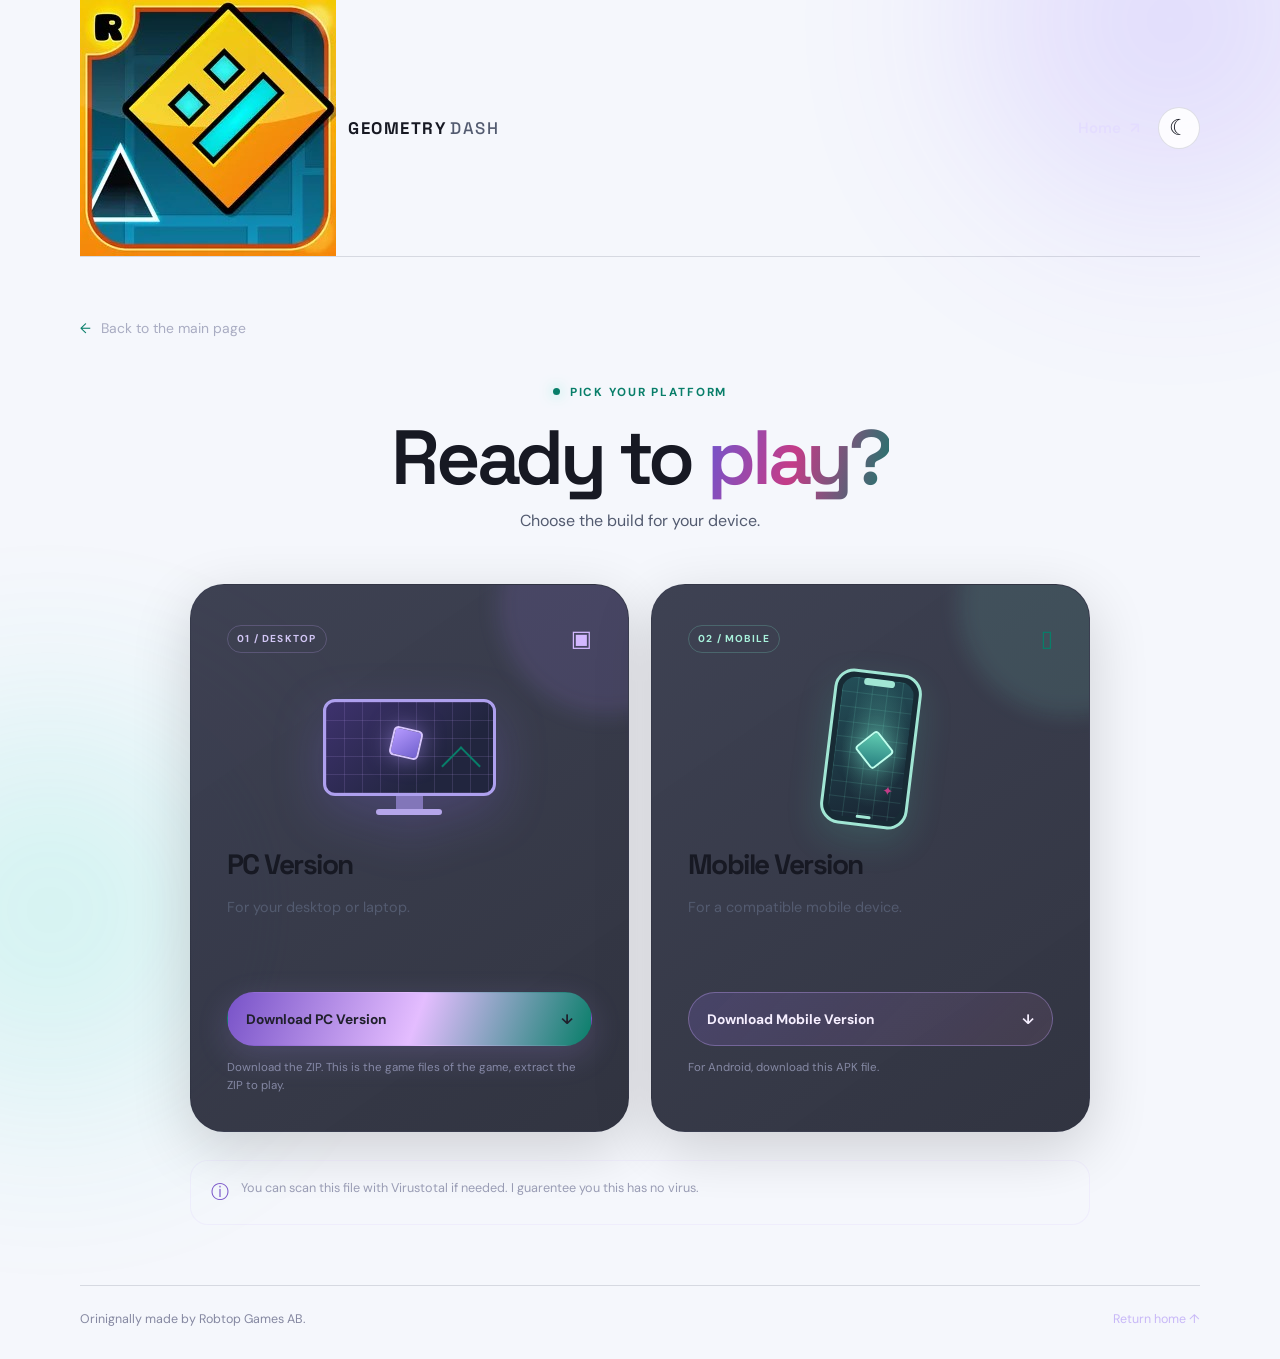
==== commit 0c491fce: "Update index.html" ====
--- a/downloads/index.html
+++ b/downloads/index.html
@@ -6,137 +6,40 @@
   <meta name="theme-color" content="#171923">
   <meta name="description" content="Choose the PC or mobile download for this community-made Geometry Dash mod.">
   <title>Downloads — Geometry Dash</title>
+
+  <script>
+    (() => {
+      try {
+        const savedTheme = localStorage.getItem("dash-lab-theme");
+        const systemTheme = window.matchMedia("(prefers-color-scheme: dark)").matches
+          ? "dark"
+          : "light";
+
+        document.documentElement.dataset.theme =
+          savedTheme === "light" || savedTheme === "dark"
+            ? savedTheme
+            : systemTheme;
+      } catch (error) {
+        document.documentElement.dataset.theme =
+          window.matchMedia("(prefers-color-scheme: dark)").matches
+            ? "dark"
+            : "light";
+      }
+    })();
+  </script>
+
   <link rel="preconnect" href="https://fonts.googleapis.com">
   <link rel="preconnect" href="https://fonts.gstatic.com" crossorigin>
   <link href="https://fonts.googleapis.com/css2?family=DM+Sans:wght@400;500;600;700&family=Space+Grotesk:wght@400;500;600;700&display=swap" rel="stylesheet">
   <link rel="stylesheet" href="../styles.css">
 
-  <script>
-    (() => {
-      try {
-        const saved = localStorage.getItem("dash-lab-theme");
-        document.documentElement.dataset.theme =
-          saved === "light" || saved === "dark"
-            ? saved
-            : (matchMedia("(prefers-color-scheme: dark)").matches ? "dark" : "light");
-      } catch {
-        document.documentElement.dataset.theme =
-          matchMedia("(prefers-color-scheme: dark)").matches ? "dark" : "light";
-      }
-    })();
-  </script>
-
-  <style>
-    .topbar {
-      display: flex;
-      align-items: center;
-      gap: 10px;
-    }
-
-    .topbar .brand {
-      min-width: 0;
-      margin-right: auto;
-    }
-
-    .topbar .top-link {
-      flex-shrink: 0;
-    }
-
-    .icon-button {
-      display: inline-flex;
-      align-items: center;
-      justify-content: center;
-      flex: 0 0 40px;
-      width: 40px;
-      height: 40px;
-      padding: 0;
-      border: 1px solid #454957;
-      border-radius: 12px;
-      background: transparent;
-      color: inherit;
-      font-family: inherit;
-      font-size: 23px;
-      line-height: 1;
-      cursor: pointer;
-      -webkit-tap-highlight-color: transparent;
-    }
-
-    .icon-button:hover {
-      background: rgba(128, 128, 128, 0.12);
-    }
-
-    .icon-button:focus-visible {
-      outline: 2px solid currentColor;
-      outline-offset: 3px;
-    }
-
-    @media (max-width: 380px) {
-      .topbar {
-        gap: 7px;
-      }
-
-      .icon-button {
-        flex-basis: 36px;
-        width: 36px;
-        height: 36px;
-      }
-    }
-
-    html[data-theme="light"] body {
-      background-color: #f5f7fc;
-      color: #171923;
-    }
-
-    html[data-theme="light"] .brand,
-    html[data-theme="light"] .top-link,
-    html[data-theme="light"] .back-link {
-      color: #30364a;
-    }
-
-    html[data-theme="light"] .brand-muted,
-    html[data-theme="light"] .download-heading p,
-    html[data-theme="light"] .download-card p,
-    html[data-theme="light"] .file-hint,
-    html[data-theme="light"] .download-disclaimer,
-    html[data-theme="light"] .site-footer {
-      color: #535b70;
-    }
-
-    html[data-theme="light"] .download-card {
-      background-color: #ffffff;
-      color: #171923;
-      border-color: #dfe3ee;
-    }
-
-    html[data-theme="light"] .download-card h2 {
-      color: #171923;
-    }
-
-    html[data-theme="light"] .download-disclaimer {
-      background-color: #ffffff;
-      border-color: #dfe3ee;
-    }
-
-    html[data-theme="light"] .icon-button {
-      border-color: #d5d9e5;
-    }
-
-    html[data-theme="light"] .skip-link {
-      background: #ffffff;
-      color: #171923;
-    }
-
-    html[data-theme="light"] .button-primary {
-      color: #ffffff;
-    }
-  </style>
-
   <script src="../download-config.js" defer></script>
+  <script src="../app.js" defer></script>
   <script src="../script.js" defer></script>
-  <script src="../app.js" defer></script>
 </head>
 <body>
   <a class="skip-link" href="#main">Skip to content</a>
+
   <div class="ambient ambient-one" aria-hidden="true"></div>
   <div class="ambient ambient-two" aria-hidden="true"></div>
 
@@ -145,8 +48,18 @@
       <img src="/images/logo.png" alt="Dash Lab" class="brand-icon">
       <span>GEOMETRY<span class="brand-muted">DASH</span></span>
     </a>
-    <a class="top-link" href="../">Home <span aria-hidden="true">↗</span></a>
-    <button id="themeToggle" class="icon-button" aria-label="Toggle theme" title="Toggle light/dark theme" type="button"><span id="themeIcon">☾</span></button>
+
+    <div class="topbar-actions">
+      <a class="top-link" href="../">Home <span aria-hidden="true">↗</span></a>
+      <button
+        id="themeToggle"
+        class="icon-button"
+        type="button"
+        aria-label="Toggle theme"
+        title="Toggle theme"
+        aria-pressed="false"
+      ><span id="themeIcon" aria-hidden="true">☾</span></button>
+    </div>
   </header>
 
   <main id="main" class="shell download-main">
@@ -160,8 +73,22 @@
 
     <section class="download-grid" aria-label="Available downloads">
       <article class="download-card pc-card reveal">
-        <div class="card-topline"><span class="platform-chip">01 / DESKTOP</span><span class="card-glyph" aria-hidden="true">▣</span></div>
-        <div class="device-art pc-art" aria-hidden="true"><div class="monitor"><div class="monitor-screen"><span class="screen-cube"></span><span class="screen-slope"></span></div><div class="monitor-neck"></div><div class="monitor-foot"></div></div></div>
+        <div class="card-topline">
+          <span class="platform-chip">01 / DESKTOP</span>
+          <span class="card-glyph" aria-hidden="true">▣</span>
+        </div>
+
+        <div class="device-art pc-art" aria-hidden="true">
+          <div class="monitor">
+            <div class="monitor-screen">
+              <span class="screen-cube"></span>
+              <span class="screen-slope"></span>
+            </div>
+            <div class="monitor-neck"></div>
+            <div class="monitor-foot"></div>
+          </div>
+        </div>
+
         <h2>PC Version</h2>
         <p>For your desktop or laptop.</p>
         <a class="button button-primary download-button" href="#" data-download="pc">Download PC Version <span aria-hidden="true">↓</span></a>
@@ -169,8 +96,22 @@
       </article>
 
       <article class="download-card mobile-card reveal">
-        <div class="card-topline"><span class="platform-chip">02 / MOBILE</span><span class="card-glyph" aria-hidden="true">▯</span></div>
-        <div class="device-art mobile-art" aria-hidden="true"><div class="phone"><div class="phone-notch"></div><div class="phone-screen"><span class="phone-cube"></span><span class="phone-star">✦</span></div><div class="phone-home"></div></div></div>
+        <div class="card-topline">
+          <span class="platform-chip">02 / MOBILE</span>
+          <span class="card-glyph" aria-hidden="true">▯</span>
+        </div>
+
+        <div class="device-art mobile-art" aria-hidden="true">
+          <div class="phone">
+            <div class="phone-notch"></div>
+            <div class="phone-screen">
+              <span class="phone-cube"></span>
+              <span class="phone-star">✦</span>
+            </div>
+            <div class="phone-home"></div>
+          </div>
+        </div>
+
         <h2>Mobile Version</h2>
         <p>For a compatible mobile device.</p>
         <a class="button button-secondary download-button" href="#" data-download="mobile">Download Mobile Version <span aria-hidden="true">↓</span></a>
@@ -178,7 +119,11 @@
       </article>
     </section>
 
-    <div class="download-disclaimer reveal"><span aria-hidden="true">ⓘ</span><p>You can scan this file with Virustotal if needed. I guarentee you this has no virus.</p></div>
+    <div class="download-disclaimer reveal">
+      <span aria-hidden="true">ⓘ</span>
+      <p>You can scan this file with Virustotal if needed. I guarentee you this has no virus.</p>
+    </div>
+
     <div class="toast" id="toast" role="status" aria-live="polite"></div>
   </main>
 
--- a/styles.css
+++ b/styles.css
@@ -14,8 +14,25 @@
   --shadow: 0 24px 80px rgba(0, 0, 0, 0.25);
 }
 
+html[data-theme="light"] {
+  color-scheme: light;
+  --bg: #f5f7fc;
+  --surface: rgba(255, 255, 255, 0.88);
+  --surface-strong: #ffffff;
+  --text: #171923;
+  --muted: #535b70;
+  --line: rgba(43, 48, 75, 0.15);
+  --lilac: #7853c8;
+  --violet: #684be0;
+  --mint: #087e69;
+  --pink: #c43c88;
+  --shadow: 0 24px 80px rgba(32, 38, 60, 0.12);
+}
+
 * { box-sizing: border-box; }
+
 html { scroll-behavior: smooth; scroll-padding-top: 2rem; }
+
 body {
   min-width: 320px;
   margin: 0;
@@ -25,7 +42,9 @@
   font-family: "DM Sans", system-ui, -apple-system, BlinkMacSystemFont, "Segoe UI", sans-serif;
   line-height: 1.6;
   -webkit-font-smoothing: antialiased;
-}
+  transition: background-color .25s ease, color .25s ease;
+}
+
 body::before {
   position: fixed;
   z-index: -2;
@@ -36,134 +55,846 @@
   content: "";
   pointer-events: none;
 }
+
 a { color: inherit; text-decoration: none; }
+
 button, a { -webkit-tap-highlight-color: transparent; }
+
 button:focus-visible, a:focus-visible { outline: 3px solid var(--mint); outline-offset: 4px; }
+
 .shell { width: min(1120px, calc(100% - 48px)); margin-inline: auto; }
-.skip-link { position: fixed; z-index: 30; top: 1rem; left: 1rem; padding: .7rem 1rem; transform: translateY(-160%); border-radius: 12px; background: var(--mint); color: #17221f; font-weight: 700; }
+
+.skip-link {
+  position: fixed;
+  z-index: 30;
+  top: 1rem;
+  left: 1rem;
+  padding: .7rem 1rem;
+  transform: translateY(-160%);
+  border-radius: 12px;
+  background: var(--mint);
+  color: #17221f;
+  font-weight: 700;
+}
+
 .skip-link:focus { transform: translateY(0); }
-.ambient { position: fixed; z-index: -1; width: 360px; height: 360px; border-radius: 50%; filter: blur(110px); opacity: .19; pointer-events: none; animation: ambient-drift 14s ease-in-out infinite alternate; }
+
+.ambient {
+  position: fixed;
+  z-index: -1;
+  width: 360px;
+  height: 360px;
+  border-radius: 50%;
+  filter: blur(110px);
+  opacity: .19;
+  pointer-events: none;
+  animation: ambient-drift 14s ease-in-out infinite alternate;
+}
+
 .ambient-one { top: -160px; right: -70px; background: #8158ff; }
-.ambient-two { bottom: -190px; left: -130px; background: #2bdfbf; animation-delay: -6s; }
-.topbar { display: flex; align-items: center; justify-content: space-between; min-height: 92px; border-bottom: 1px solid var(--line); }
-.brand { display: inline-flex; align-items: center; gap: 12px; font-family: "Space Grotesk", sans-serif; font-weight: 700; font-size: 1.05rem; letter-spacing: .09em; }
+
+.ambient-two {
+  bottom: -190px;
+  left: -130px;
+  background: #2bdfbf;
+  animation-delay: -6s;
+}
+
+.topbar {
+  display: flex;
+  align-items: center;
+  justify-content: space-between;
+  min-height: 92px;
+  border-bottom: 1px solid var(--line);
+}
+
+.brand {
+  display: inline-flex;
+  align-items: center;
+  gap: 12px;
+  font-family: "Space Grotesk", sans-serif;
+  font-weight: 700;
+  font-size: 1.05rem;
+  letter-spacing: .09em;
+}
+
 .brand-muted { margin-left: 4px; color: var(--muted); font-weight: 500; }
-.brand-mark { display: grid; width: 31px; height: 31px; place-items: center; transform: rotate(7deg); border: 1px solid rgba(201,167,255,.85); border-radius: 9px; background: linear-gradient(145deg, rgba(201,167,255,.25), rgba(122,240,209,.09)); box-shadow: 0 0 30px rgba(146,118,255,.17); }
-.brand-mark span { width: 12px; height: 12px; transform: rotate(45deg); border: 2px solid var(--mint); border-radius: 2px; }
-.top-link { display: inline-flex; align-items: center; gap: 9px; color: #e4ddff; font-size: .94rem; font-weight: 600; transition: color .2s ease, transform .2s ease; }
+
+.brand-mark {
+  display: grid;
+  width: 31px;
+  height: 31px;
+  place-items: center;
+  transform: rotate(7deg);
+  border: 1px solid rgba(201,167,255,.85);
+  border-radius: 9px;
+  background: linear-gradient(145deg, rgba(201,167,255,.25), rgba(122,240,209,.09));
+  box-shadow: 0 0 30px rgba(146,118,255,.17);
+}
+
+.brand-mark span {
+  width: 12px;
+  height: 12px;
+  transform: rotate(45deg);
+  border: 2px solid var(--mint);
+  border-radius: 2px;
+}
+
+.top-link {
+  display: inline-flex;
+  align-items: center;
+  gap: 9px;
+  color: #e4ddff;
+  font-size: .94rem;
+  font-weight: 600;
+  transition: color .2s ease, transform .2s ease;
+}
+
 .top-link:hover, .inline-arrow:hover { color: var(--mint); transform: translateX(3px); }
-.hero-layout { display: grid; grid-template-columns: 1.02fr .98fr; column-gap: clamp(24px, 5vw, 72px); align-items: center; padding-top: clamp(54px, 9vw, 112px); }
+
+/* Theme toggle */
+.topbar-actions {
+  display: flex;
+  align-items: center;
+  gap: 18px;
+}
+
+.icon-button {
+  display: inline-grid;
+  width: 42px;
+  height: 42px;
+  flex: 0 0 42px;
+  place-items: center;
+  padding: 0;
+  border: 1px solid var(--line);
+  border-radius: 50%;
+  background: var(--surface);
+  color: var(--text);
+  font-family: Arial, sans-serif;
+  font-size: 1.35rem;
+  line-height: 1;
+  cursor: pointer;
+  transition: background .2s ease, border-color .2s ease, transform .2s ease;
+}
+
+.icon-button:hover {
+  transform: translateY(-2px);
+  border-color: var(--mint);
+  background: var(--surface-strong);
+}
+
+#themeIcon {
+  display: block;
+  line-height: 1;
+}
+
+.hero-layout {
+  display: grid;
+  grid-template-columns: 1.02fr .98fr;
+  column-gap: clamp(24px, 5vw, 72px);
+  align-items: center;
+  padding-top: clamp(54px, 9vw, 112px);
+}
+
 .hero-copy { position: relative; z-index: 1; padding-bottom: 26px; }
-.eyebrow, .section-kicker { display: flex; align-items: center; gap: 10px; color: var(--mint); font-size: .73rem; font-weight: 700; letter-spacing: .16em; }
-.pulse-dot { width: 7px; height: 7px; border-radius: 50%; background: var(--mint); box-shadow: 0 0 13px rgba(122,240,209,.85); }
+
+.eyebrow, .section-kicker {
+  display: flex;
+  align-items: center;
+  gap: 10px;
+  color: var(--mint);
+  font-size: .73rem;
+  font-weight: 700;
+  letter-spacing: .16em;
+}
+
+.pulse-dot {
+  width: 7px;
+  height: 7px;
+  border-radius: 50%;
+  background: var(--mint);
+  box-shadow: 0 0 13px rgba(122,240,209,.85);
+}
+
 h1, h2, p { margin-top: 0; }
+
 h1, h2 { font-family: "Space Grotesk", sans-serif; letter-spacing: -.055em; }
-.hero-copy h1, .download-heading h1 { margin: 24px 0 20px; font-size: clamp(3.4rem, 6.5vw, 5.9rem); line-height: .99; font-weight: 600; }
-.gradient-text { color: transparent; background: linear-gradient(105deg, var(--lilac) 7%, var(--pink) 48%, var(--mint) 105%); background-clip: text; -webkit-background-clip: text; }
-.hero-description { max-width: 510px; color: var(--muted); font-size: clamp(1rem, 1.5vw, 1.12rem); line-height: 1.85; }
-.hero-actions { display: flex; flex-wrap: wrap; align-items: center; gap: 25px; margin-top: 32px; }
-.button { position: relative; display: inline-flex; min-height: 54px; align-items: center; justify-content: center; gap: 17px; padding: 0 23px; overflow: hidden; border: 1px solid transparent; border-radius: 999px; font-size: .93rem; font-weight: 700; transition: transform .22s ease, box-shadow .22s ease, border-color .22s ease, background .22s ease; }
-.button::after { position: absolute; inset: 0; transform: translateX(-130%) skewX(-22deg); background: linear-gradient(90deg, transparent, rgba(255,255,255,.22), transparent); content: ""; transition: transform .6s ease; }
+
+.hero-copy h1, .download-heading h1 {
+  margin: 24px 0 20px;
+  font-size: clamp(3.4rem, 6.5vw, 5.9rem);
+  line-height: .99;
+  font-weight: 600;
+}
+
+.gradient-text {
+  color: transparent;
+  background: linear-gradient(105deg, var(--lilac) 7%, var(--pink) 48%, var(--mint) 105%);
+  background-clip: text;
+  -webkit-background-clip: text;
+}
+
+.hero-description {
+  max-width: 510px;
+  color: var(--muted);
+  font-size: clamp(1rem, 1.5vw, 1.12rem);
+  line-height: 1.85;
+}
+
+.hero-actions {
+  display: flex;
+  flex-wrap: wrap;
+  align-items: center;
+  gap: 25px;
+  margin-top: 32px;
+}
+
+.button {
+  position: relative;
+  display: inline-flex;
+  min-height: 54px;
+  align-items: center;
+  justify-content: center;
+  gap: 17px;
+  padding: 0 23px;
+  overflow: hidden;
+  border: 1px solid transparent;
+  border-radius: 999px;
+  font-size: .93rem;
+  font-weight: 700;
+  transition: transform .22s ease, box-shadow .22s ease, border-color .22s ease, background .22s ease;
+}
+
+.button::after {
+  position: absolute;
+  inset: 0;
+  transform: translateX(-130%) skewX(-22deg);
+  background: linear-gradient(90deg, transparent, rgba(255,255,255,.22), transparent);
+  content: "";
+  transition: transform .6s ease;
+}
+
 .button:hover { transform: translateY(-3px); }
+
 .button:hover::after { transform: translateX(130%) skewX(-22deg); }
-.button-primary { color: #20202c; background: linear-gradient(110deg, var(--lilac), #e4bdff 52%, var(--mint)); box-shadow: 0 10px 32px rgba(170,147,255,.18); }
+
+.button-primary {
+  color: #20202c;
+  background: linear-gradient(110deg, var(--lilac), #e4bdff 52%, var(--mint));
+  box-shadow: 0 10px 32px rgba(170,147,255,.18);
+}
+
 .button-primary:hover { box-shadow: 0 15px 40px rgba(170,147,255,.28); }
-.button-secondary { color: #f6efff; border-color: rgba(201,167,255,.35); background: linear-gradient(135deg, rgba(149,116,255,.17), rgba(255,157,213,.08)); }
+
+.button-secondary {
+  color: #f6efff;
+  border-color: rgba(201,167,255,.35);
+  background: linear-gradient(135deg, rgba(149,116,255,.17), rgba(255,157,213,.08));
+}
+
 .button-secondary:hover { border-color: rgba(201,167,255,.7); }
-.text-link { color: #ded9ee; font-size: .94rem; font-weight: 600; transition: color .2s ease; }
+
+.text-link {
+  color: #ded9ee;
+  font-size: .94rem;
+  font-weight: 600;
+  transition: color .2s ease;
+}
+
 .text-link span { margin-left: 7px; color: var(--mint); }
+
 .text-link:hover { color: var(--mint); }
-.hero-note { display: flex; align-items: center; gap: 10px; margin-top: 31px; color: #888ba5; font-size: .82rem; }
+
+.hero-note {
+  display: flex;
+  align-items: center;
+  gap: 10px;
+  margin-top: 31px;
+  color: #888ba5;
+  font-size: .82rem;
+}
+
 .note-icon { color: var(--pink); font-size: 1.1rem; }
-.visual-stage { --tilt-x: 0deg; --tilt-y: 0deg; position: relative; min-height: 460px; overflow: hidden; isolation: isolate; border: 1px solid rgba(210,201,255,.17); border-radius: 40px; background: radial-gradient(ellipse at 53% 45%, rgba(119,94,198,.28), transparent 43%), linear-gradient(145deg, rgba(42,45,66,.65), rgba(26,28,41,.6)); box-shadow: var(--shadow); perspective: 850px; }
-.visual-stage::after { position: absolute; z-index: -1; inset: 0; background: linear-gradient(135deg, rgba(255,255,255,.045), transparent 45%, rgba(122,240,209,.025)); content: ""; }
-.stage-grid { position: absolute; inset: 0; opacity: .28; background-image: linear-gradient(rgba(201,167,255,.12) 1px, transparent 1px), linear-gradient(90deg, rgba(201,167,255,.12) 1px, transparent 1px); background-size: 32px 32px; mask-image: radial-gradient(ellipse, black 12%, transparent 73%); }
-.stage-orbit { position: absolute; top: 48%; left: 50%; width: 330px; height: 330px; border: 1px solid rgba(201,167,255,.2); border-radius: 50%; transform: translate(-50%,-50%) rotate(-22deg) scaleY(.55); }
-.orbit-b { width: 420px; height: 420px; transform: translate(-50%,-50%) rotate(52deg) scaleY(.48); border-color: rgba(122,240,209,.17); }
+
+.visual-stage {
+  --tilt-x: 0deg;
+  --tilt-y: 0deg;
+  position: relative;
+  min-height: 460px;
+  overflow: hidden;
+  isolation: isolate;
+  border: 1px solid rgba(210,201,255,.17);
+  border-radius: 40px;
+  background: radial-gradient(ellipse at 53% 45%, rgba(119,94,198,.28), transparent 43%), linear-gradient(145deg, rgba(42,45,66,.65), rgba(26,28,41,.6));
+  box-shadow: var(--shadow);
+  perspective: 850px;
+}
+
+.visual-stage::after {
+  position: absolute;
+  z-index: -1;
+  inset: 0;
+  background: linear-gradient(135deg, rgba(255,255,255,.045), transparent 45%, rgba(122,240,209,.025));
+  content: "";
+}
+
+.stage-grid {
+  position: absolute;
+  inset: 0;
+  opacity: .28;
+  background-image: linear-gradient(rgba(201,167,255,.12) 1px, transparent 1px), linear-gradient(90deg, rgba(201,167,255,.12) 1px, transparent 1px);
+  background-size: 32px 32px;
+  mask-image: radial-gradient(ellipse, black 12%, transparent 73%);
+}
+
+.stage-orbit {
+  position: absolute;
+  top: 48%;
+  left: 50%;
+  width: 330px;
+  height: 330px;
+  border: 1px solid rgba(201,167,255,.2);
+  border-radius: 50%;
+  transform: translate(-50%,-50%) rotate(-22deg) scaleY(.55);
+}
+
+.orbit-b {
+  width: 420px;
+  height: 420px;
+  transform: translate(-50%,-50%) rotate(52deg) scaleY(.48);
+  border-color: rgba(122,240,209,.17);
+}
+
 .float-shape { position: absolute; z-index: 2; }
-.shape-diamond { top: 18%; right: 20%; width: 27px; height: 27px; transform: rotate(45deg); border: 2px solid var(--mint); border-radius: 5px; box-shadow: 0 0 25px rgba(122,240,209,.3); animation: bob 5s ease-in-out infinite; }
-.shape-ring { bottom: 20%; left: 18%; width: 42px; height: 42px; border: 2px solid var(--pink); border-radius: 50%; box-shadow: 0 0 26px rgba(255,157,213,.2); animation: bob 6s ease-in-out infinite reverse; }
-.shape-cross { top: 27%; left: 18%; color: var(--lilac); font-size: 2rem; font-weight: 400; animation: spin-slow 15s linear infinite; }
-.platform { position: absolute; bottom: 19%; left: 50%; height: 10px; transform: translateX(-50%) skewX(-25deg); border-radius: 5px; }
-.platform-back { bottom: 25%; width: 220px; opacity: .35; background: var(--lilac); filter: blur(16px); }
-.platform-front { width: 200px; background: linear-gradient(90deg, transparent, var(--lilac), var(--mint), transparent); box-shadow: 0 0 24px rgba(122,240,209,.5); }
-.stage-caption { position: absolute; right: 25px; bottom: 24px; left: 25px; display: flex; align-items: center; gap: 11px; color: #a8abc3; font-size: .66rem; font-weight: 700; letter-spacing: .14em; }
-.caption-bars { display: inline-flex; align-items: end; height: 15px; gap: 3px; }.caption-bars i { display: block; width: 3px; height: 8px; border-radius: 5px; background: var(--mint); animation: equalize .9s ease-in-out infinite alternate; }.caption-bars i:nth-child(2) { height: 14px; animation-delay: -.4s; }.caption-bars i:nth-child(3) { height: 10px; animation-delay: -.7s; }
-.caption-status { margin-left: auto; color: var(--mint); font-size: .6rem; letter-spacing: .08em; }
-.about-section { grid-column: 1 / -1; max-width: 760px; margin: clamp(74px, 11vw, 140px) auto 0; text-align: center; }
+
+.shape-diamond {
+  top: 18%;
+  right: 20%;
+  width: 27px;
+  height: 27px;
+  transform: rotate(45deg);
+  border: 2px solid var(--mint);
+  border-radius: 5px;
+  box-shadow: 0 0 25px rgba(122,240,209,.3);
+  animation: bob 5s ease-in-out infinite;
+}
+
+.shape-ring {
+  bottom: 20%;
+  left: 18%;
+  width: 42px;
+  height: 42px;
+  border: 2px solid var(--pink);
+  border-radius: 50%;
+  box-shadow: 0 0 26px rgba(255,157,213,.2);
+  animation: bob 6s ease-in-out infinite reverse;
+}
+
+.shape-cross {
+  top: 27%;
+  left: 18%;
+  color: var(--lilac);
+  font-size: 2rem;
+  font-weight: 400;
+  animation: spin-slow 15s linear infinite;
+}
+
+.platform {
+  position: absolute;
+  bottom: 19%;
+  left: 50%;
+  height: 10px;
+  transform: translateX(-50%) skewX(-25deg);
+  border-radius: 5px;
+}
+
+.platform-back {
+  bottom: 25%;
+  width: 220px;
+  opacity: .35;
+  background: var(--lilac);
+  filter: blur(16px);
+}
+
+.platform-front {
+  width: 200px;
+  background: linear-gradient(90deg, transparent, var(--lilac), var(--mint), transparent);
+  box-shadow: 0 0 24px rgba(122,240,209,.5);
+}
+
+.stage-caption {
+  position: absolute;
+  right: 25px;
+  bottom: 24px;
+  left: 25px;
+  display: flex;
+  align-items: center;
+  gap: 11px;
+  color: #a8abc3;
+  font-size: .66rem;
+  font-weight: 700;
+  letter-spacing: .14em;
+}
+
+.caption-bars { display: inline-flex; align-items: end; height: 15px; gap: 3px; }
+
+.caption-bars i {
+  display: block;
+  width: 3px;
+  height: 8px;
+  border-radius: 5px;
+  background: var(--mint);
+  animation: equalize .9s ease-in-out infinite alternate;
+}
+
+.caption-bars i:nth-child(2) { height: 14px; animation-delay: -.4s; }
+
+.caption-bars i:nth-child(3) { height: 10px; animation-delay: -.7s; }
+
+.caption-status {
+  margin-left: auto;
+  color: var(--mint);
+  font-size: .6rem;
+  letter-spacing: .08em;
+}
+
+.about-section {
+  grid-column: 1 / -1;
+  max-width: 760px;
+  margin: clamp(74px, 11vw, 140px) auto 0;
+  text-align: center;
+}
+
 .section-kicker { justify-content: center; }
-.about-section h2 { margin: 15px 0 14px; font-size: clamp(2.2rem, 4.8vw, 3.5rem); line-height: 1.15; }
-.about-section p { max-width: 690px; margin: 0 auto; color: var(--muted); line-height: 1.9; }
-.inline-arrow { display: inline-flex; gap: 12px; margin-top: 23px; color: #e5dfff; font-weight: 700; transition: color .2s ease, transform .2s ease; }
+
+.about-section h2 {
+  margin: 15px 0 14px;
+  font-size: clamp(2.2rem, 4.8vw, 3.5rem);
+  line-height: 1.15;
+}
+
+.about-section p {
+  max-width: 690px;
+  margin: 0 auto;
+  color: var(--muted);
+  line-height: 1.9;
+}
+
+.inline-arrow {
+  display: inline-flex;
+  gap: 12px;
+  margin-top: 23px;
+  color: #e5dfff;
+  font-weight: 700;
+  transition: color .2s ease, transform .2s ease;
+}
+
 .inline-arrow span { color: var(--mint); }
-.site-footer { display: flex; justify-content: space-between; gap: 24px; margin-top: 90px; padding: 24px 0 30px; border-top: 1px solid var(--line); color: #8588a1; font-size: .78rem; }
+
+.site-footer {
+  display: flex;
+  justify-content: space-between;
+  gap: 24px;
+  margin-top: 90px;
+  padding: 24px 0 30px;
+  border-top: 1px solid var(--line);
+  color: #8588a1;
+  font-size: .78rem;
+}
+
 .site-footer a { color: #c8b8f7; }
+
 /* Downloads page */
 .download-main { padding-top: clamp(35px, 5vw, 58px); }
-.back-link { display: inline-flex; align-items: center; gap: 10px; color: #a9acc2; font-size: .87rem; transition: color .2s ease; }
-.back-link span { color: var(--mint); }.back-link:hover { color: var(--text); }
-.download-heading { max-width: 700px; margin: 42px auto 50px; text-align: center; }
+
+.back-link {
+  display: inline-flex;
+  align-items: center;
+  gap: 10px;
+  color: #a9acc2;
+  font-size: .87rem;
+  transition: color .2s ease;
+}
+
+.back-link span { color: var(--mint); }
+
+.back-link:hover { color: var(--text); }
+
+.download-heading {
+  max-width: 700px;
+  margin: 42px auto 50px;
+  text-align: center;
+}
+
 .download-heading .eyebrow { justify-content: center; }
-.download-heading h1 { margin: 18px 0 13px; font-size: clamp(3.1rem, 6vw, 5.2rem); }
-.download-heading p { margin: 0 auto; max-width: 580px; color: var(--muted); }
-.download-heading code { padding: 2px 7px; border: 1px solid var(--line); border-radius: 6px; background: rgba(255,255,255,.045); color: #e4d7ff; font-size: .9em; }
-.download-grid { display: grid; grid-template-columns: repeat(2, minmax(0, 1fr)); gap: 22px; max-width: 900px; margin: 0 auto; }
-.download-card { position: relative; display: flex; min-width: 0; flex-direction: column; padding: clamp(23px, 4vw, 36px); overflow: hidden; border: 1px solid var(--line); border-radius: var(--radius-xl); background: linear-gradient(145deg, rgba(42,45,64,.9), rgba(30,32,46,.91)); box-shadow: 0 18px 60px rgba(0,0,0,.16); transition: transform .3s ease, border-color .3s ease, box-shadow .3s ease; }
-.download-card::before { position: absolute; top: -90px; right: -90px; width: 220px; height: 220px; border-radius: 50%; background: rgba(160,130,255,.13); filter: blur(10px); content: ""; pointer-events: none; }
+
+.download-heading h1 {
+  margin: 18px 0 13px;
+  font-size: clamp(3.1rem, 6vw, 5.2rem);
+}
+
+.download-heading p {
+  margin: 0 auto;
+  max-width: 580px;
+  color: var(--muted);
+}
+
+.download-heading code {
+  padding: 2px 7px;
+  border: 1px solid var(--line);
+  border-radius: 6px;
+  background: rgba(255,255,255,.045);
+  color: #e4d7ff;
+  font-size: .9em;
+}
+
+.download-grid {
+  display: grid;
+  grid-template-columns: repeat(2, minmax(0, 1fr));
+  gap: 22px;
+  max-width: 900px;
+  margin: 0 auto;
+}
+
+.download-card {
+  position: relative;
+  display: flex;
+  min-width: 0;
+  flex-direction: column;
+  padding: clamp(23px, 4vw, 36px);
+  overflow: hidden;
+  border: 1px solid var(--line);
+  border-radius: var(--radius-xl);
+  background: linear-gradient(145deg, rgba(42,45,64,.9), rgba(30,32,46,.91));
+  box-shadow: 0 18px 60px rgba(0,0,0,.16);
+  transition: transform .3s ease, border-color .3s ease, box-shadow .3s ease;
+}
+
+.download-card::before {
+  position: absolute;
+  top: -90px;
+  right: -90px;
+  width: 220px;
+  height: 220px;
+  border-radius: 50%;
+  background: rgba(160,130,255,.13);
+  filter: blur(10px);
+  content: "";
+  pointer-events: none;
+}
+
 .mobile-card::before { background: rgba(122,240,209,.1); }
-.download-card:hover { transform: translateY(-6px); border-color: rgba(201,167,255,.34); box-shadow: 0 25px 80px rgba(0,0,0,.23); }
-.card-topline { position: relative; z-index: 1; display: flex; align-items: center; justify-content: space-between; }
-.platform-chip { padding: 5px 9px; border: 1px solid rgba(201,167,255,.22); border-radius: 99px; color: #d2c6f5; font-size: .63rem; font-weight: 700; letter-spacing: .12em; }
-.mobile-card .platform-chip { border-color: rgba(122,240,209,.22); color: #a8f2dc; }
-.card-glyph { color: #d3b8ff; font-size: 1.4rem; }.mobile-card .card-glyph { color: var(--mint); }
-.device-art { position: relative; display: grid; min-height: 184px; place-items: center; }
-.monitor { position: relative; width: 173px; height: 111px; margin-top: 12px; filter: drop-shadow(0 16px 25px rgba(136,103,255,.2)); }
-.monitor-screen { position: absolute; inset: 0 0 14px; overflow: hidden; border: 3px solid #aea0ee; border-radius: 12px; background: linear-gradient(135deg, #3e326e, #21253e 70%); }
-.monitor-screen::before { position: absolute; inset: 0; background-image: linear-gradient(rgba(201,167,255,.14) 1px, transparent 1px), linear-gradient(90deg, rgba(201,167,255,.14) 1px, transparent 1px); background-size: 18px 18px; content: ""; }
-.screen-cube { position: absolute; z-index: 1; top: 26px; left: 65px; width: 30px; height: 30px; transform: rotate(13deg); border: 2px solid #d8c6ff; border-radius: 5px; background: linear-gradient(135deg, #b69aff, #7161ce); box-shadow: 0 0 22px rgba(182,154,255,.55); animation: cube-hover 4s ease-in-out infinite; }
-.screen-slope { position: absolute; right: 18px; bottom: 13px; width: 28px; height: 28px; transform: rotate(45deg); border-top: 2px solid var(--mint); border-left: 2px solid var(--mint); }
-.monitor-neck { position: absolute; bottom: 0; left: 73px; width: 27px; height: 14px; background: #8276b9; }
-.monitor-foot { position: absolute; bottom: -5px; left: 53px; width: 66px; height: 6px; border-radius: 5px; background: #b5a6ea; }
-.phone { position: relative; width: 88px; height: 156px; transform: rotate(7deg); border: 3px solid #a1e6d4; border-radius: 20px; background: #182b35; box-shadow: 0 13px 34px rgba(67,205,174,.17); animation: phone-float 5s ease-in-out infinite; }
-.phone-screen { position: absolute; inset: 5px; overflow: hidden; border-radius: 14px; background: radial-gradient(ellipse at 55% 45%, rgba(122,240,209,.3), transparent 60%), linear-gradient(160deg, #234f58, #192533); }
-.phone-screen::before { position: absolute; inset: 0; background-image: linear-gradient(rgba(122,240,209,.13) 1px, transparent 1px), linear-gradient(90deg, rgba(122,240,209,.13) 1px, transparent 1px); background-size: 15px 15px; content: ""; }
-.phone-notch { position: absolute; z-index: 2; top: 5px; left: 26px; width: 31px; height: 7px; border-radius: 99px; background: #a1e6d4; }
-.phone-cube { position: absolute; top: 56px; left: 25px; width: 29px; height: 29px; transform: rotate(45deg); border: 2px solid #bcffed; border-radius: 4px; background: linear-gradient(135deg, #61cdb2, #287f80); box-shadow: 0 0 22px rgba(122,240,209,.5); }
-.phone-star { position: absolute; right: 9px; bottom: 20px; color: var(--pink); font-size: .8rem; }
-.phone-home { position: absolute; bottom: 5px; left: 34px; width: 15px; height: 3px; border-radius: 5px; background: #a1e6d4; }
-.download-card h2 { position: relative; margin: 1px 0 8px; font-size: 1.75rem; }
-.download-card > p:not(.file-hint) { position: relative; min-height: 74px; margin-bottom: 23px; color: var(--muted); font-size: .9rem; line-height: 1.8; }
-.download-card .button { position: relative; width: 100%; justify-content: space-between; padding-inline: 18px; font-size: .86rem; }
-.file-hint { margin: 13px 0 0; color: #8589a4; font-size: .72rem; line-height: 1.6; }
-.download-disclaimer { display: flex; align-items: flex-start; gap: 12px; max-width: 900px; margin: 28px auto 0; padding: 17px 20px; border: 1px solid rgba(201,167,255,.13); border-radius: 18px; background: rgba(255,255,255,.025); color: #999cb4; font-size: .79rem; }
-.download-disclaimer > span { color: var(--lilac); font-size: 1.1rem; }.download-disclaimer p { margin: 0; }
+
+.download-card:hover {
+  transform: translateY(-6px);
+  border-color: rgba(201,167,255,.34);
+  box-shadow: 0 25px 80px rgba(0,0,0,.23);
+}
+
+.card-topline {
+  position: relative;
+  z-index: 1;
+  display: flex;
+  align-items: center;
+  justify-content: space-between;
+}
+
+.platform-chip {
+  padding: 5px 9px;
+  border: 1px solid rgba(201,167,255,.22);
+  border-radius: 99px;
+  color: #d2c6f5;
+  font-size: .63rem;
+  font-weight: 700;
+  letter-spacing: .12em;
+}
+
+.mobile-card .platform-chip {
+  border-color: rgba(122,240,209,.22);
+  color: #a8f2dc;
+}
+
+.card-glyph { color: #d3b8ff; font-size: 1.4rem; }
+
+.mobile-card .card-glyph { color: var(--mint); }
+
+.device-art {
+  position: relative;
+  display: grid;
+  min-height: 184px;
+  place-items: center;
+}
+
+.monitor {
+  position: relative;
+  width: 173px;
+  height: 111px;
+  margin-top: 12px;
+  filter: drop-shadow(0 16px 25px rgba(136,103,255,.2));
+}
+
+.monitor-screen {
+  position: absolute;
+  inset: 0 0 14px;
+  overflow: hidden;
+  border: 3px solid #aea0ee;
+  border-radius: 12px;
+  background: linear-gradient(135deg, #3e326e, #21253e 70%);
+}
+
+.monitor-screen::before {
+  position: absolute;
+  inset: 0;
+  background-image: linear-gradient(rgba(201,167,255,.14) 1px, transparent 1px), linear-gradient(90deg, rgba(201,167,255,.14) 1px, transparent 1px);
+  background-size: 18px 18px;
+  content: "";
+}
+
+.screen-cube {
+  position: absolute;
+  z-index: 1;
+  top: 26px;
+  left: 65px;
+  width: 30px;
+  height: 30px;
+  transform: rotate(13deg);
+  border: 2px solid #d8c6ff;
+  border-radius: 5px;
+  background: linear-gradient(135deg, #b69aff, #7161ce);
+  box-shadow: 0 0 22px rgba(182,154,255,.55);
+  animation: cube-hover 4s ease-in-out infinite;
+}
+
+.screen-slope {
+  position: absolute;
+  right: 18px;
+  bottom: 13px;
+  width: 28px;
+  height: 28px;
+  transform: rotate(45deg);
+  border-top: 2px solid var(--mint);
+  border-left: 2px solid var(--mint);
+}
+
+.monitor-neck {
+  position: absolute;
+  bottom: 0;
+  left: 73px;
+  width: 27px;
+  height: 14px;
+  background: #8276b9;
+}
+
+.monitor-foot {
+  position: absolute;
+  bottom: -5px;
+  left: 53px;
+  width: 66px;
+  height: 6px;
+  border-radius: 5px;
+  background: #b5a6ea;
+}
+
+.phone {
+  position: relative;
+  width: 88px;
+  height: 156px;
+  transform: rotate(7deg);
+  border: 3px solid #a1e6d4;
+  border-radius: 20px;
+  background: #182b35;
+  box-shadow: 0 13px 34px rgba(67,205,174,.17);
+  animation: phone-float 5s ease-in-out infinite;
+}
+
+.phone-screen {
+  position: absolute;
+  inset: 5px;
+  overflow: hidden;
+  border-radius: 14px;
+  background: radial-gradient(ellipse at 55% 45%, rgba(122,240,209,.3), transparent 60%), linear-gradient(160deg, #234f58, #192533);
+}
+
+.phone-screen::before {
+  position: absolute;
+  inset: 0;
+  background-image: linear-gradient(rgba(122,240,209,.13) 1px, transparent 1px), linear-gradient(90deg, rgba(122,240,209,.13) 1px, transparent 1px);
+  background-size: 15px 15px;
+  content: "";
+}
+
+.phone-notch {
+  position: absolute;
+  z-index: 2;
+  top: 5px;
+  left: 26px;
+  width: 31px;
+  height: 7px;
+  border-radius: 99px;
+  background: #a1e6d4;
+}
+
+.phone-cube {
+  position: absolute;
+  top: 56px;
+  left: 25px;
+  width: 29px;
+  height: 29px;
+  transform: rotate(45deg);
+  border: 2px solid #bcffed;
+  border-radius: 4px;
+  background: linear-gradient(135deg, #61cdb2, #287f80);
+  box-shadow: 0 0 22px rgba(122,240,209,.5);
+}
+
+.phone-star {
+  position: absolute;
+  right: 9px;
+  bottom: 20px;
+  color: var(--pink);
+  font-size: .8rem;
+}
+
+.phone-home {
+  position: absolute;
+  bottom: 5px;
+  left: 34px;
+  width: 15px;
+  height: 3px;
+  border-radius: 5px;
+  background: #a1e6d4;
+}
+
+.download-card h2 {
+  position: relative;
+  margin: 1px 0 8px;
+  font-size: 1.75rem;
+}
+
+.download-card > p:not(.file-hint) {
+  position: relative;
+  min-height: 74px;
+  margin-bottom: 23px;
+  color: var(--muted);
+  font-size: .9rem;
+  line-height: 1.8;
+}
+
+.download-card .button {
+  position: relative;
+  width: 100%;
+  justify-content: space-between;
+  padding-inline: 18px;
+  font-size: .86rem;
+}
+
+.file-hint {
+  margin: 13px 0 0;
+  color: #8589a4;
+  font-size: .72rem;
+  line-height: 1.6;
+}
+
+.download-disclaimer {
+  display: flex;
+  align-items: flex-start;
+  gap: 12px;
+  max-width: 900px;
+  margin: 28px auto 0;
+  padding: 17px 20px;
+  border: 1px solid rgba(201,167,255,.13);
+  border-radius: 18px;
+  background: rgba(255,255,255,.025);
+  color: #999cb4;
+  font-size: .79rem;
+}
+
+.download-disclaimer > span { color: var(--lilac); font-size: 1.1rem; }
+
+.download-disclaimer p { margin: 0; }
+
 .download-main + .site-footer { margin-top: 60px; }
-.toast { position: fixed; z-index: 20; right: 24px; bottom: 24px; max-width: min(410px, calc(100% - 48px)); padding: 14px 18px; transform: translateY(20px); border: 1px solid rgba(201,167,255,.27); border-radius: 16px; background: #29283b; color: #f3edff; box-shadow: 0 18px 50px rgba(0,0,0,.35); opacity: 0; pointer-events: none; transition: opacity .22s ease, transform .22s ease; }
+
+.toast {
+  position: fixed;
+  z-index: 20;
+  right: 24px;
+  bottom: 24px;
+  max-width: min(410px, calc(100% - 48px));
+  padding: 14px 18px;
+  transform: translateY(20px);
+  border: 1px solid rgba(201,167,255,.27);
+  border-radius: 16px;
+  background: #29283b;
+  color: #f3edff;
+  box-shadow: 0 18px 50px rgba(0,0,0,.35);
+  opacity: 0;
+  pointer-events: none;
+  transition: opacity .22s ease, transform .22s ease;
+}
+
 .toast.is-shown { transform: translateY(0); opacity: 1; }
-.reveal { transform: translateY(18px); opacity: 0; transition: transform .75s cubic-bezier(.2,.75,.25,1), opacity .75s ease; }
+
+.reveal {
+  transform: translateY(18px);
+  opacity: 0;
+  transition: transform .75s cubic-bezier(.2,.75,.25,1), opacity .75s ease;
+}
+
 .reveal.is-visible { transform: translateY(0); opacity: 1; }
+
 .download-grid .reveal:nth-child(2) { transition-delay: .12s; }
-@keyframes cube-hover { 0%,100% { margin-top: 0; } 50% { margin-top: -11px; } }
-@keyframes phone-float { 0%,100% { transform: translateY(0) rotate(7deg); } 50% { transform: translateY(-8px) rotate(4deg); } }
-@keyframes bob { 0%,100% { translate: 0 0; } 50% { translate: 0 -13px; } }
-@keyframes spin-slow { from { rotate: 0deg; } to { rotate: 360deg; } }
-@keyframes equalize { from { transform: scaleY(.55); } to { transform: scaleY(1); } }
-@keyframes ambient-drift { from { transform: translate3d(0,0,0) scale(.9); } to { transform: translate3d(30px,30px,0) scale(1.15); } }
+
+@keyframes cube-hover {
+  0%,100% { margin-top: 0; }
+  50% { margin-top: -11px; }
+}
+
+@keyframes phone-float {
+  0%,100% { transform: translateY(0) rotate(7deg); }
+  50% { transform: translateY(-8px) rotate(4deg); }
+}
+
+@keyframes bob {
+  0%,100% { translate: 0 0; }
+  50% { translate: 0 -13px; }
+}
+
+@keyframes spin-slow {
+  from { rotate: 0deg; }
+  to { rotate: 360deg; }
+}
+
+@keyframes equalize {
+  from { transform: scaleY(.55); }
+  to { transform: scaleY(1); }
+}
+
+@keyframes ambient-drift {
+  from { transform: translate3d(0,0,0) scale(.9); }
+  to { transform: translate3d(30px,30px,0) scale(1.15); }
+}
+
 @media (max-width: 850px) {
   .hero-layout { grid-template-columns: 1fr; gap: 34px; padding-top: 64px; }
   .hero-copy { max-width: 680px; }
   .visual-stage { width: min(100%, 600px); min-height: 410px; margin-inline: auto; }
   .about-section { margin-top: 85px; }
 }
+
 @media (max-width: 620px) {
   .shell { width: min(100% - 32px, 520px); }
   .topbar { min-height: 76px; }
+  .topbar-actions { gap: 10px; }
+  .icon-button { width: 38px; height: 38px; flex-basis: 38px; }
+  .brand { gap: 8px; font-size: .88rem; letter-spacing: .055em; }
+  img.brand-icon { width: 30px; height: 30px; }
   .hero-layout { padding-top: 48px; }
   .hero-copy h1, .download-heading h1 { font-size: clamp(3rem, 13vw, 4.2rem); }
   .hero-actions { gap: 18px; }
   .visual-stage { min-height: 350px; border-radius: 28px; }
-
-  .stage-orbit { width: 270px; height: 270px; }.orbit-b { width: 340px; height: 340px; }
+  .stage-orbit { width: 270px; height: 270px; }
+  .orbit-b { width: 340px; height: 340px; }
   .platform-front { width: 165px; }
   .download-heading { margin: 33px auto 35px; }
   .download-grid { grid-template-columns: 1fr; max-width: 430px; }
@@ -172,16 +903,10 @@
   .site-footer { flex-direction: column; gap: 8px; margin-top: 64px; }
   .download-main + .site-footer { margin-top: 42px; }
 }
+
 @media (prefers-reduced-motion: reduce) {
-  *, *::before, *::after { scroll-behavior: auto !important; animation-duration: .01ms !important; animation-iteration-count: 1 !important; transition-duration: .01ms !important; }
-  .reveal { transform: none; opacity: 1; }
-}
-img.brand-icon {
-  display: block;
-  width: 36px;
-  height: 36px;
-  object-fit: contain;
-  opacity: 1;
-  visibility: visible;
-  flex-shrink: 0;
-}+  *, *::before, *::after {
+    scroll-behavior: auto !important;
+    animation-duration: .01ms !important;
+    animation-iteration-count: 1 !important;
+    t
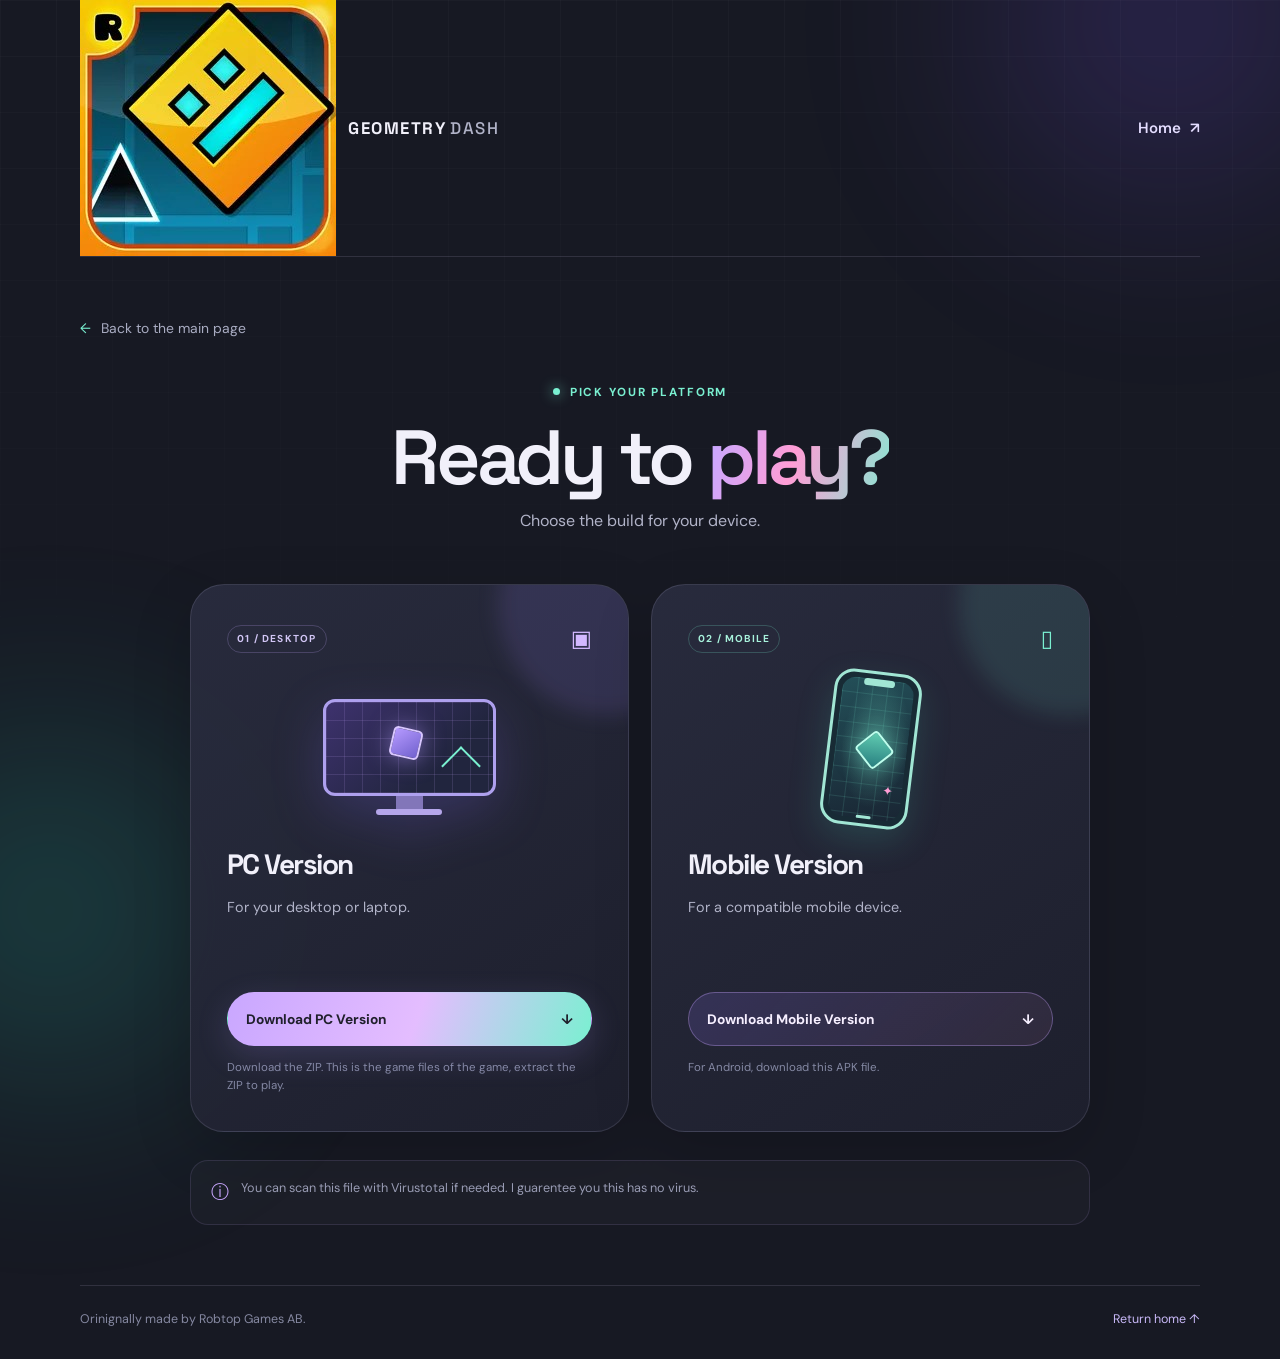
==== commit 2d19b61c: "Update index.html" ====
--- a/downloads/index.html
+++ b/downloads/index.html
@@ -7,34 +7,12 @@
   <meta name="description" content="Choose the PC or mobile download for this community-made Geometry Dash mod.">
   <title>Downloads — Geometry Dash</title>
 
-  <script>
-    (() => {
-      try {
-        const savedTheme = localStorage.getItem("dash-lab-theme");
-        const systemTheme = window.matchMedia("(prefers-color-scheme: dark)").matches
-          ? "dark"
-          : "light";
-
-        document.documentElement.dataset.theme =
-          savedTheme === "light" || savedTheme === "dark"
-            ? savedTheme
-            : systemTheme;
-      } catch (error) {
-        document.documentElement.dataset.theme =
-          window.matchMedia("(prefers-color-scheme: dark)").matches
-            ? "dark"
-            : "light";
-      }
-    })();
-  </script>
-
   <link rel="preconnect" href="https://fonts.googleapis.com">
   <link rel="preconnect" href="https://fonts.gstatic.com" crossorigin>
   <link href="https://fonts.googleapis.com/css2?family=DM+Sans:wght@400;500;600;700&family=Space+Grotesk:wght@400;500;600;700&display=swap" rel="stylesheet">
+
   <link rel="stylesheet" href="../styles.css">
-
   <script src="../download-config.js" defer></script>
-  <script src="../app.js" defer></script>
   <script src="../script.js" defer></script>
 </head>
 <body>
@@ -51,14 +29,6 @@
 
     <div class="topbar-actions">
       <a class="top-link" href="../">Home <span aria-hidden="true">↗</span></a>
-      <button
-        id="themeToggle"
-        class="icon-button"
-        type="button"
-        aria-label="Toggle theme"
-        title="Toggle theme"
-        aria-pressed="false"
-      ><span id="themeIcon" aria-hidden="true">☾</span></button>
     </div>
   </header>
 
--- a/styles.css
+++ b/styles.css
@@ -910,3 +910,41 @@
     animation-duration: .01ms !important;
     animation-iteration-count: 1 !important;
     t
+    
+/* Accessible link colors in both themes */
+.top-link,
+.text-link,
+.inline-arrow,
+.site-footer a {
+  color: #087e69;
+  transition: color 0.2s ease, transform 0.2s ease;
+}
+
+/* Purple on hover and while clicking */
+.top-link:hover,
+.text-link:hover,
+.inline-arrow:hover,
+.site-footer a:hover,
+.top-link:active,
+.text-link:active,
+.inline-arrow:active,
+.site-footer a:active {
+  color: #7853c8;
+}
+
+/* Keep the small arrows visible and consistent */
+.text-link span,
+.inline-arrow span {
+  color: inherit;
+}
+
+/* Make keyboard navigation easy to see */
+.top-link:focus-visible,
+.text-link:focus-visible,
+.inline-arrow:focus-visible,
+.site-footer a:focus-visible {
+  outline: 2px solid #7853c8;
+  outline-offset: 4px;
+  border-radius: 3px;
+}
+    
